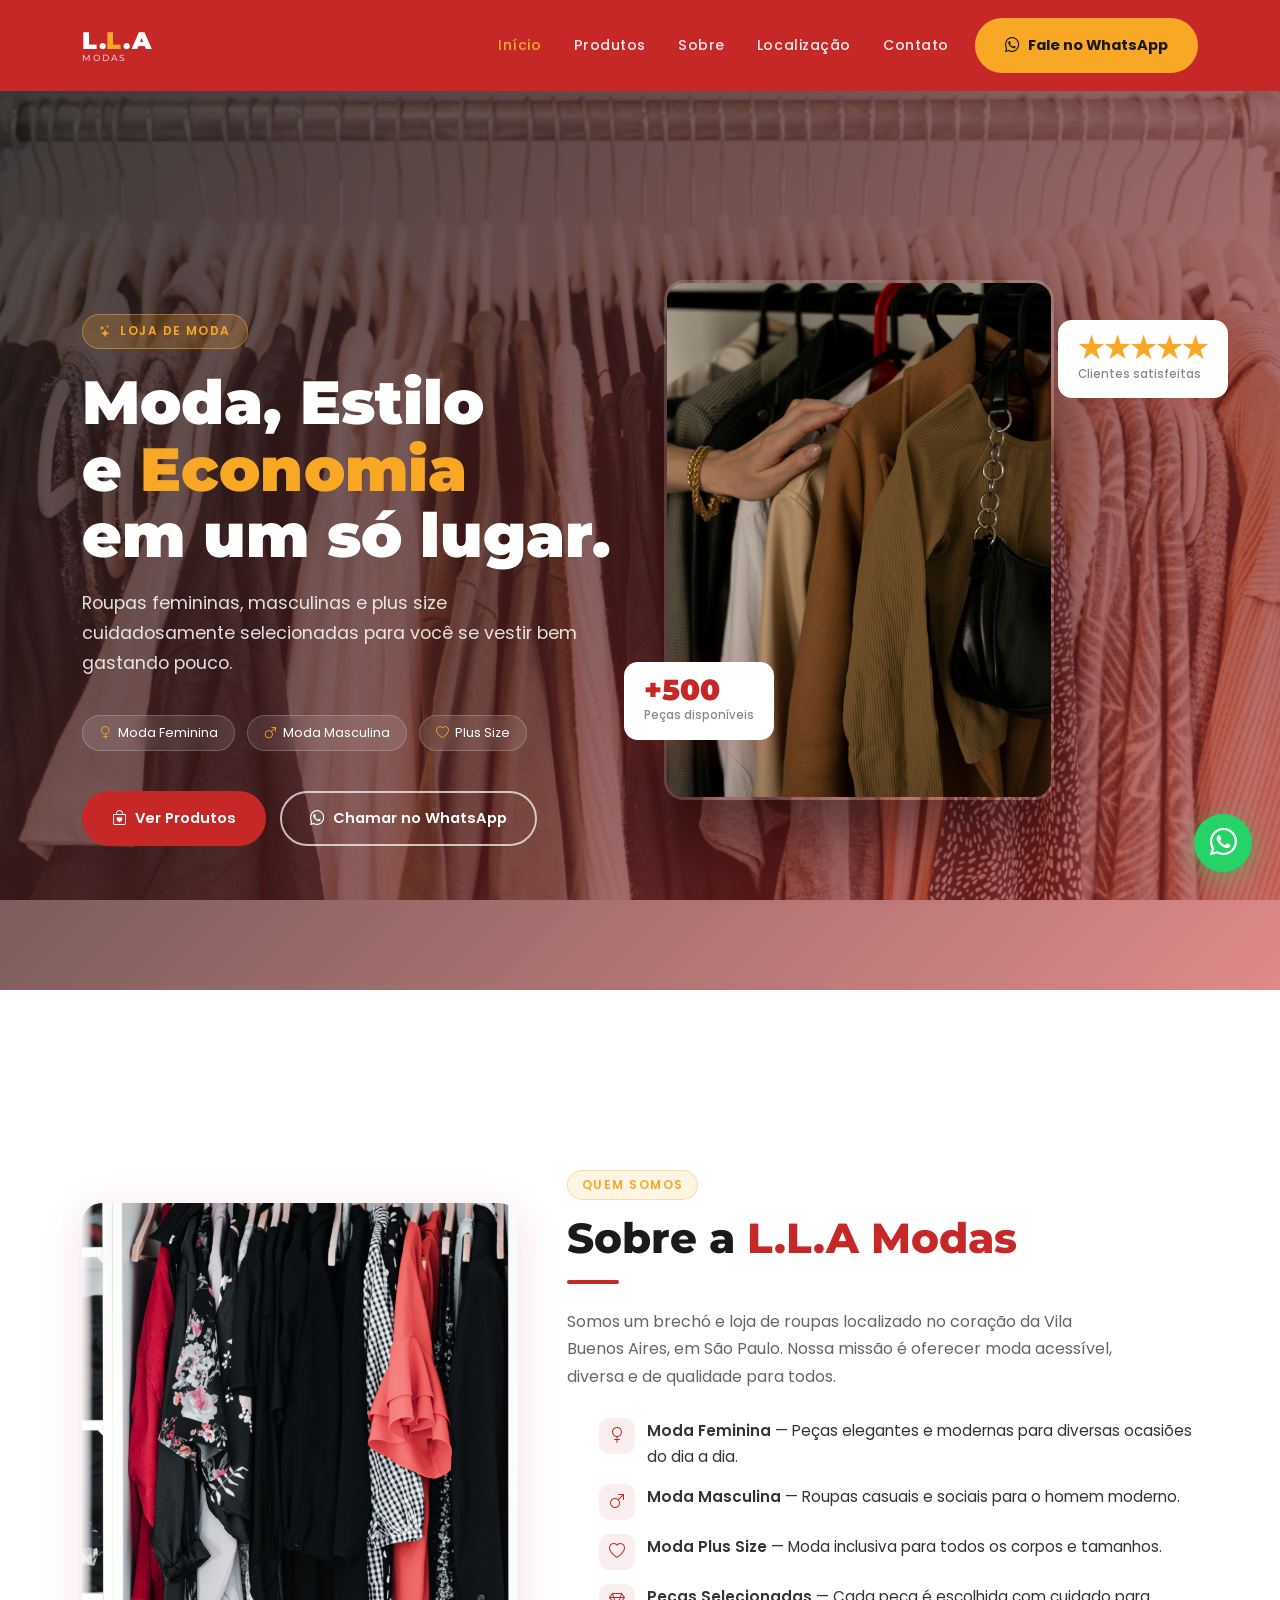
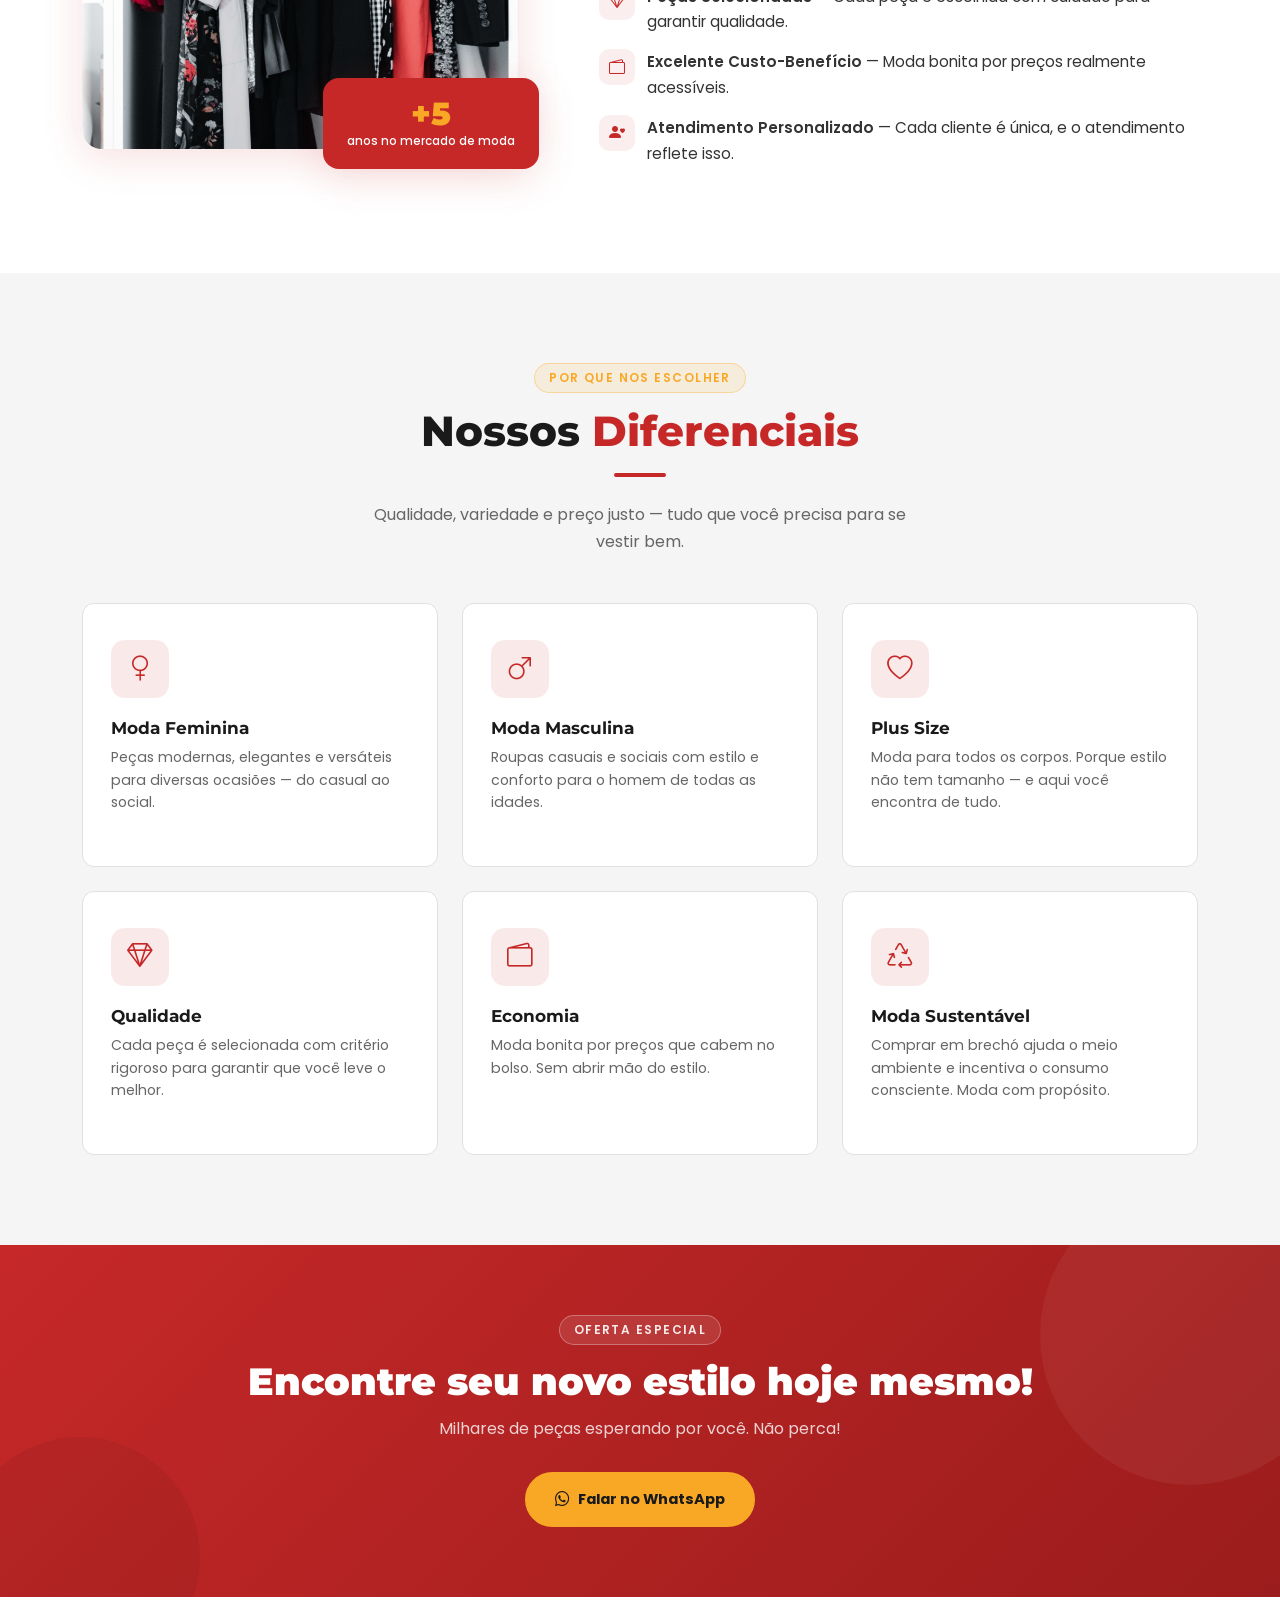
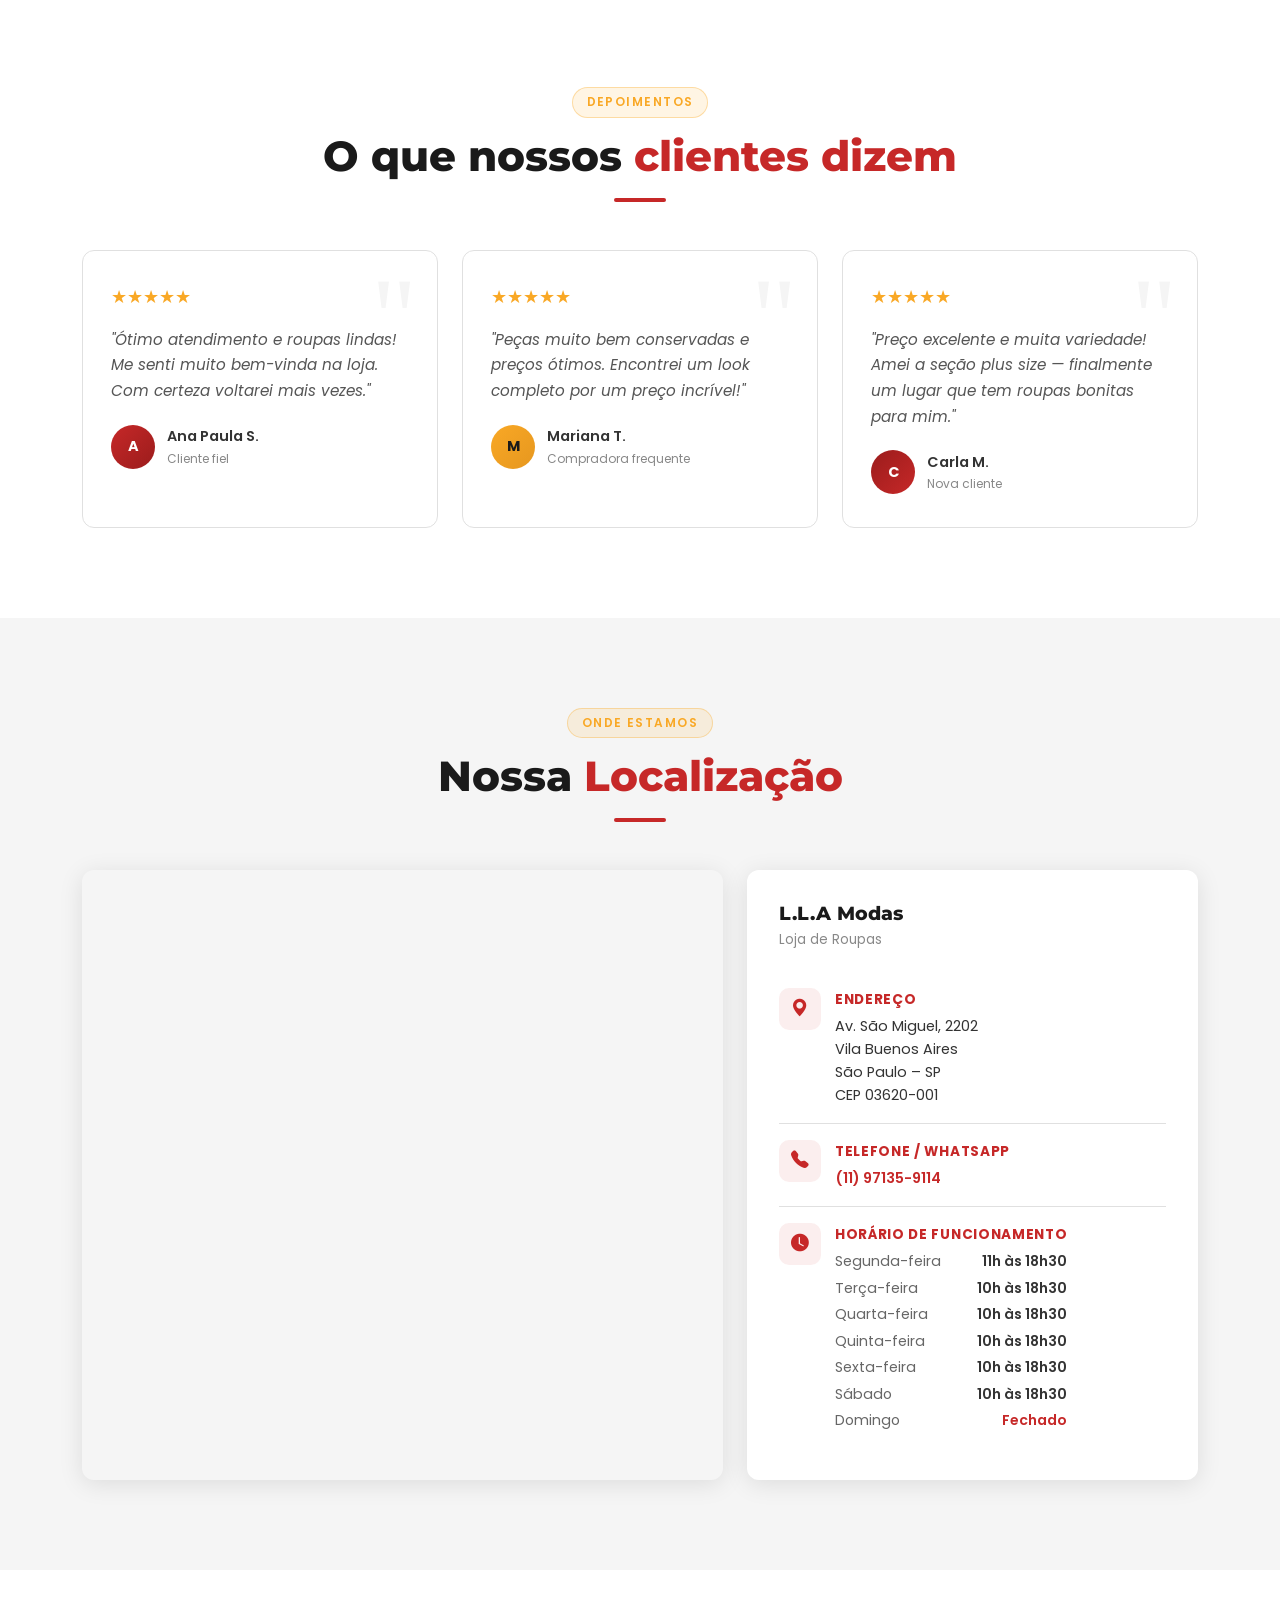
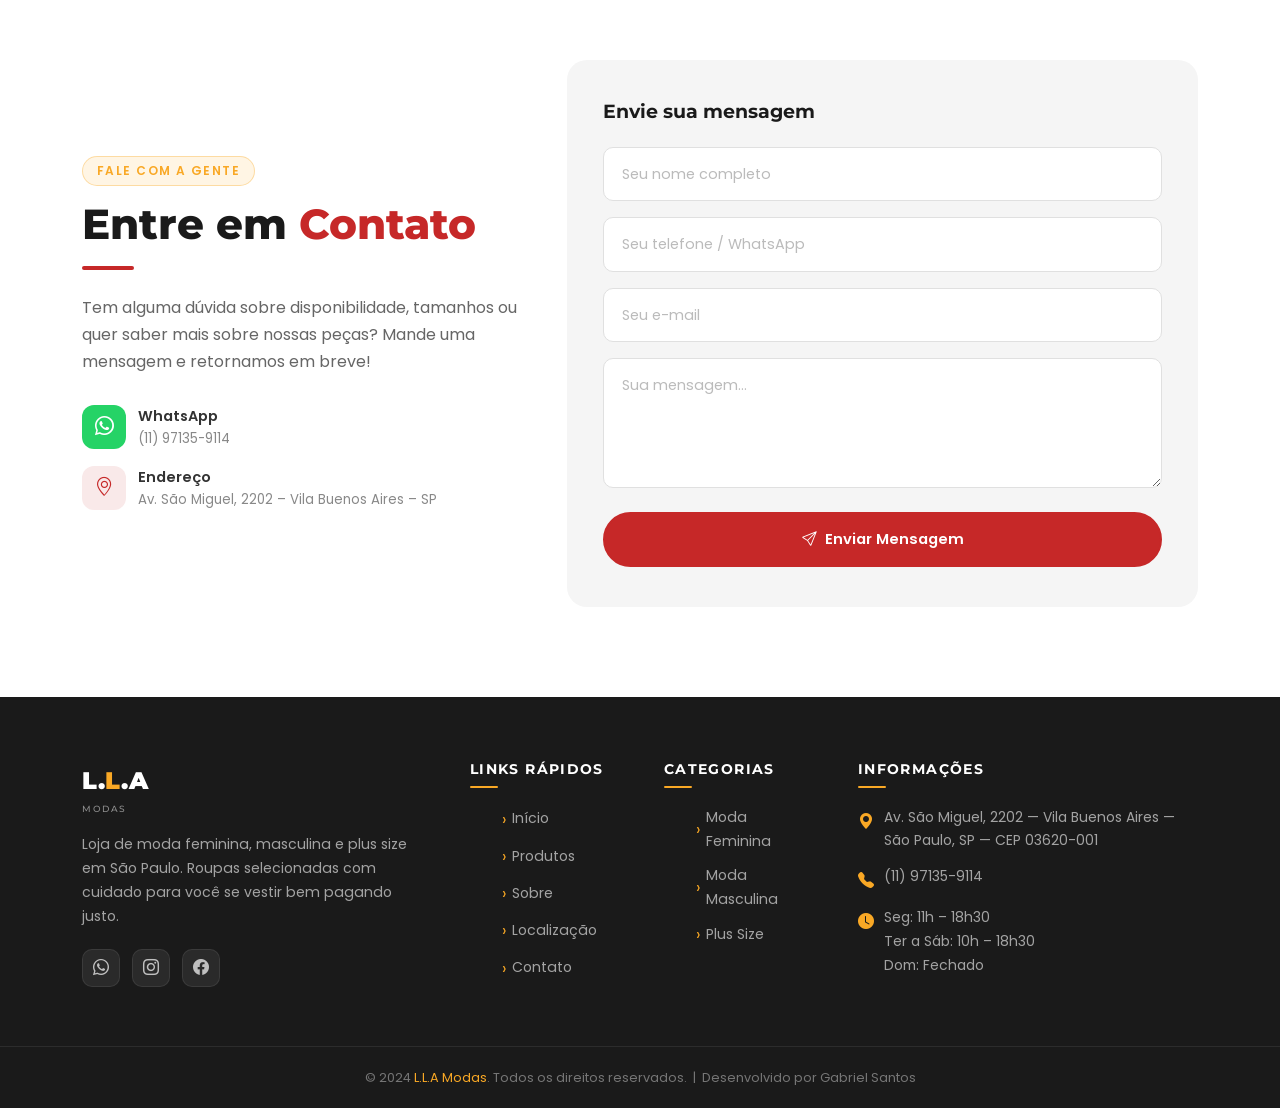
==== index.html @ 9f6b858d "upload pages" ====
<!DOCTYPE html>
<html lang="pt-br">
<head>
  <meta charset="UTF-8">
  <meta name="viewport" content="width=device-width, initial-scale=1.0">
  <title>L.L.A Modas</title>
</head>
<body>
  
</body>
</html>

<!DOCTYPE html>
<html lang="pt-BR">
<head>
  <meta charset="UTF-8" />
  <meta name="viewport" content="width=device-width, initial-scale=1.0" />

  <!-- SEO -->
  <title>L.L.A Modas - Loja de Roupas em São Paulo</title>
  <meta name="description" content="L.L.A Modas: moda feminina, masculina e plus size com excelente custo-benefício em São Paulo. Roupas selecionadas para você se vestir bem gastando pouco." />
  <meta name="keywords" content="brechó São Paulo, loja de roupas SP, moda feminina, moda masculina, plus size, roupas baratas São Paulo, Vila Buenos Aires" />
  <meta name="robots" content="index, follow" />
  <meta name="author" content="L.L.A Modas" />

  <!-- Open Graph -->
  <meta property="og:title" content="L.L.A Modas — Moda, Estilo e Economia" />
  <meta property="og:description" content="Roupas femininas, masculinas e plus size selecionadas com cuidado. Venha nos visitar em São Paulo!" />
  <meta property="og:image" content="img/hero.jpg" />
  <meta property="og:type" content="website" />
  <meta property="og:locale" content="pt_BR" />

  <!-- Favicon -->
  <link rel="icon" type="image/png" href="img/logo.png" />

  <!-- Bootstrap 5 CSS -->
  <link href="https://cdn.jsdelivr.net/npm/bootstrap@5.3.3/dist/css/bootstrap.min.css" rel="stylesheet" />
  <!-- Bootstrap Icons -->
  <link href="https://cdn.jsdelivr.net/npm/bootstrap-icons@1.11.3/font/bootstrap-icons.min.css" rel="stylesheet" />
  <!-- AOS -->
  <link href="https://unpkg.com/aos@2.3.4/dist/aos.css" rel="stylesheet" />
  <!-- Estilo personalizado -->
  <link rel="stylesheet" href="css/style.css" />
</head>
<body>

  <!-- ============================================================
       NAVBAR
  ============================================================ -->
  <nav class="navbar navbar-expand-lg" id="navbar">
    <div class="container">
      <!-- Logo -->
      <a class="navbar-brand" href="index.html">
        L.<span>L</span>.A<br>
        <small>MODAS</small>
      </a>

      <!-- Toggler mobile -->
      <button class="navbar-toggler" type="button"
              data-bs-toggle="collapse" data-bs-target="#navMenu"
              aria-controls="navMenu" aria-expanded="false"
              aria-label="Abrir menu">
        <span class="navbar-toggler-icon"></span>
      </button>

      <!-- Links -->
      <div class="collapse navbar-collapse" id="navMenu">
        <ul class="navbar-nav ms-auto align-items-lg-center gap-lg-1 py-3 py-lg-0">
          <li class="nav-item"><a class="nav-link active" href="#inicio">Início</a></li>
          <li class="nav-item"><a class="nav-link" href="produtos.html">Produtos</a></li>
          <li class="nav-item"><a class="nav-link" href="#sobre">Sobre</a></li>
          <li class="nav-item"><a class="nav-link" href="#localizacao">Localização</a></li>
          <li class="nav-item"><a class="nav-link" href="#contato">Contato</a></li>
          <li class="nav-item ms-lg-2 mt-2 mt-lg-0">
            <a class="btn-yellow" href="https://wa.me/5511971359114?text=Ol%C3%A1!%20Gostaria%20de%20conhecer%20as%20roupas%20da%20L.L.A%20Modas." target="_blank" rel="noopener">
              <i class="bi bi-whatsapp"></i> Fale no WhatsApp
            </a>
          </li>
        </ul>
      </div>
    </div>
  </nav>

  <!-- ============================================================
       HERO
  ============================================================ -->
  <section id="inicio">
    <div id="hero">
      <div class="hero-overlay"></div>
      <div class="container">
        <div class="row align-items-center g-5">

          <!-- Conteúdo principal -->
          <div class="col-lg-6 hero-content" data-aos="fade-right">
            <div class="hero-tag">
              <i class="bi bi-stars"></i>Loja de Moda
            </div>

            <h1 class="hero-title">
              Moda, Estilo<br>
              e <span class="accent">Economia</span><br>
              em um só lugar.
            </h1>

            <p class="hero-desc">
              Roupas femininas, masculinas e plus size cuidadosamente selecionadas para você se vestir bem gastando pouco.
            </p>

            <!-- Badges de categoria -->
            <div class="hero-badges">
              <span class="hero-badge"><i class="bi bi-gender-female text-yellow"></i> Moda Feminina</span>
              <span class="hero-badge"><i class="bi bi-gender-male text-yellow"></i> Moda Masculina</span>
              <span class="hero-badge"><i class="bi bi-heart text-yellow"></i> Plus Size</span>
            </div>

            <!-- Botões de ação -->
            <div class="hero-actions">
              <a href="produtos.html" class="btn-red">
                <i class="bi bi-bag-heart"></i> Ver Produtos
              </a>
              <a href="https://wa.me/5511971359114?text=Ol%C3%A1!%20Gostaria%20de%20conhecer%20as%20roupas%20da%20L.L.A%20Modas." target="_blank" rel="noopener" class="btn-outline-white">
                <i class="bi bi-whatsapp"></i> Chamar no WhatsApp
              </a>
            </div>
          </div>

          <!-- Card visual de imagem -->
          <div class="col-lg-6 d-none d-lg-block" data-aos="fade-left" data-aos-delay="150">
            <div class="hero-image-wrap">
              <div class="hero-img-card">
                <img src="img/herosub.jpg" alt="Roupas L.L.A Modas" loading="eager" />
              </div>

              <!-- Estatísticas flutuantes -->
              <div class="hero-stat-card left" data-aos="zoom-in" data-aos-delay="400">
                <div class="number">+500</div>
                <div class="label">Peças disponíveis</div>
              </div>
              <div class="hero-stat-card top-right" data-aos="zoom-in" data-aos-delay="500">
                <div class="number" style="color:var(--yellow)">★★★★★</div>
                <div class="label">Clientes satisfeitas</div>
              </div>
            </div>
          </div>

        </div>
      </div>
    </div>
  </section>

  <!-- 
       SOBRE
-->
  <section id="sobre">
    <div class="container">
      <div class="row align-items-center g-5">

        <!-- Imagem -->
        <div class="col-lg-5" data-aos="fade-right">
          <div class="sobre-img-wrap">
            <div class="sobre-img-main">
              <img data-src="img/sobre.jpg" src="img/sobre.jpg" alt="Araras da L.L.A Modas" loading="lazy" />
            </div>
            <div class="sobre-badge-float" data-aos="zoom-in" data-aos-delay="300">
              <div class="num">+5</div>
              <div class="txt">anos no mercado de moda</div>
            </div>
          </div>
        </div>

        <!-- Texto -->
        <div class="col-lg-7" data-aos="fade-left">
          <span class="section-tag">Quem somos</span>
          <h2 class="section-title">Sobre a <span class="text-red">L.L.A Modas</span></h2>
          <div class="divider"></div>
          <p class="section-subtitle mb-4">
            Somos um brechó e loja de roupas localizado no coração da Vila Buenos Aires, em São Paulo. Nossa missão é oferecer moda acessível, diversa e de qualidade para todos.
          </p>

          <ul class="sobre-feature-list">
            <li>
              <div class="icon-wrap"><i class="bi bi-gender-female"></i></div>
              <div><strong>Moda Feminina</strong> — Peças elegantes e modernas para diversas ocasiões do dia a dia.</div>
            </li>
            <li>
              <div class="icon-wrap"><i class="bi bi-gender-male"></i></div>
              <div><strong>Moda Masculina</strong> — Roupas casuais e sociais para o homem moderno.</div>
            </li>
            <li>
              <div class="icon-wrap"><i class="bi bi-heart"></i></div>
              <div><strong>Moda Plus Size</strong> — Moda inclusiva para todos os corpos e tamanhos.</div>
            </li>
            <li>
              <div class="icon-wrap"><i class="bi bi-gem"></i></div>
              <div><strong>Peças Selecionadas</strong> — Cada peça é escolhida com cuidado para garantir qualidade.</div>
            </li>
            <li>
              <div class="icon-wrap"><i class="bi bi-wallet2"></i></div>
              <div><strong>Excelente Custo-Benefício</strong> — Moda bonita por preços realmente acessíveis.</div>
            </li>
            <li>
              <div class="icon-wrap"><i class="bi bi-person-heart"></i></div>
              <div><strong>Atendimento Personalizado</strong> — Cada cliente é única, e o atendimento reflete isso.</div>
            </li>
          </ul>
        </div>

      </div>
    </div>
  </section>

  <!-- ============================================================
       DIFERENCIAIS
  ============================================================ -->
  <section id="diferenciais">
    <div class="container">
      <div class="text-center mb-5" data-aos="fade-up">
        <span class="section-tag">Por que nos escolher</span>
        <h2 class="section-title">Nossos <span class="text-red">Diferenciais</span></h2>
        <div class="divider mx-auto"></div>
        <p class="section-subtitle mx-auto">Qualidade, variedade e preço justo — tudo que você precisa para se vestir bem.</p>
      </div>

      <div class="row g-4">

        <div class="col-sm-6 col-lg-4" data-aos="fade-up" data-aos-delay="0">
          <div class="diferencial-card">
            <div class="icon-box"><i class="bi bi-gender-female"></i></div>
            <h4>Moda Feminina</h4>
            <p>Peças modernas, elegantes e versáteis para diversas ocasiões — do casual ao social.</p>
          </div>
        </div>

        <div class="col-sm-6 col-lg-4" data-aos="fade-up" data-aos-delay="80">
          <div class="diferencial-card">
            <div class="icon-box"><i class="bi bi-gender-male"></i></div>
            <h4>Moda Masculina</h4>
            <p>Roupas casuais e sociais com estilo e conforto para o homem de todas as idades.</p>
          </div>
        </div>

        <div class="col-sm-6 col-lg-4" data-aos="fade-up" data-aos-delay="160">
          <div class="diferencial-card">
            <div class="icon-box"><i class="bi bi-heart"></i></div>
            <h4>Plus Size</h4>
            <p>Moda para todos os corpos. Porque estilo não tem tamanho — e aqui você encontra de tudo.</p>
          </div>
        </div>

        <div class="col-sm-6 col-lg-4" data-aos="fade-up" data-aos-delay="240">
          <div class="diferencial-card">
            <div class="icon-box"><i class="bi bi-gem"></i></div>
            <h4>Qualidade</h4>
            <p>Cada peça é selecionada com critério rigoroso para garantir que você leve o melhor.</p>
          </div>
        </div>

        <div class="col-sm-6 col-lg-4" data-aos="fade-up" data-aos-delay="320">
          <div class="diferencial-card">
            <div class="icon-box"><i class="bi bi-wallet2"></i></div>
            <h4>Economia</h4>
            <p>Moda bonita por preços que cabem no bolso. Sem abrir mão do estilo.</p>
          </div>
        </div>

        <div class="col-sm-6 col-lg-4" data-aos="fade-up" data-aos-delay="400">
          <div class="diferencial-card">
            <div class="icon-box"><i class="bi bi-recycle"></i></div>
            <h4>Moda Sustentável</h4>
            <p>Comprar em brechó ajuda o meio ambiente e incentiva o consumo consciente. Moda com propósito.</p>
          </div>
        </div>

      </div>
    </div>
  </section>

  <!-- ============================================================
       BANNER PROMOCIONAL
  ============================================================ -->
  <section id="banner-promo">
    <div class="container text-center position-relative" style="z-index:2" data-aos="zoom-in">
      <p class="section-tag" style="background:rgba(255,255,255,.1);border-color:rgba(255,255,255,.3);color:rgba(255,255,255,.9)">
        Oferta especial
      </p>
      <h2 class="banner-promo-title">Encontre seu novo estilo hoje mesmo!</h2>
      <p class="banner-promo-sub">Milhares de peças esperando por você. Não perca!</p>
      <a href="https://wa.me/5511971359114?text=Ol%C3%A1!%20Vi%20o%20site%20e%20quero%20saber%20sobre%20as%20pe%C3%A7as%20dispon%C3%ADveis." target="_blank" rel="noopener" class="btn-yellow">
        <i class="bi bi-whatsapp"></i> Falar no WhatsApp
      </a>
    </div>
  </section>

  <!-- ============================================================
       AVALIAÇÕES
  ============================================================ -->
  <section id="avaliacoes">
    <div class="container">
      <div class="text-center mb-5" data-aos="fade-up">
        <span class="section-tag">Depoimentos</span>
        <h2 class="section-title">O que nossos <span class="text-red">clientes dizem</span></h2>
        <div class="divider mx-auto"></div>
      </div>

      <div class="row g-4">

        <div class="col-md-4" data-aos="fade-up" data-aos-delay="0">
          <div class="avaliacao-card">
            <div class="stars">★★★★★</div>
            <p class="avaliacao-text">"Ótimo atendimento e roupas lindas! Me senti muito bem-vinda na loja. Com certeza voltarei mais vezes."</p>
            <div class="avaliacao-author">
              <div class="author-avatar">A</div>
              <div>
                <div class="author-name">Ana Paula S.</div>
                <div class="author-label">Cliente fiel</div>
              </div>
            </div>
          </div>
        </div>

        <div class="col-md-4" data-aos="fade-up" data-aos-delay="100">
          <div class="avaliacao-card">
            <div class="stars">★★★★★</div>
            <p class="avaliacao-text">"Peças muito bem conservadas e preços ótimos. Encontrei um look completo por um preço incrível!"</p>
            <div class="avaliacao-author">
              <div class="author-avatar" style="background:linear-gradient(135deg,#F9A825,#e6971f);color:#1A1A1A">M</div>
              <div>
                <div class="author-name">Mariana T.</div>
                <div class="author-label">Compradora frequente</div>
              </div>
            </div>
          </div>
        </div>

        <div class="col-md-4" data-aos="fade-up" data-aos-delay="200">
          <div class="avaliacao-card">
            <div class="stars">★★★★★</div>
            <p class="avaliacao-text">"Preço excelente e muita variedade! Amei a seção plus size — finalmente um lugar que tem roupas bonitas para mim."</p>
            <div class="avaliacao-author">
              <div class="author-avatar" style="background:linear-gradient(135deg,#9b1c1c,#C62828)">C</div>
              <div>
                <div class="author-name">Carla M.</div>
                <div class="author-label">Nova cliente</div>
              </div>
            </div>
          </div>
        </div>

      </div>
    </div>
  </section>

  <!-- ============================================================
       LOCALIZAÇÃO
  ============================================================ -->
  <section id="localizacao">
    <div class="container">
      <div class="text-center mb-5" data-aos="fade-up">
        <span class="section-tag">Onde estamos</span>
        <h2 class="section-title">Nossa <span class="text-red">Localização</span></h2>
        <div class="divider mx-auto"></div>
      </div>

      <div class="row g-4 align-items-stretch">

        <!-- Mapa -->
        <div class="col-lg-7" data-aos="fade-right">
          <div class="map-container">
            <iframe
              src="https://www.google.com/maps/embed?pb=!1m18!1m12!1m3!1d3655.8499843993985!2d-46.53044242478856!3d-23.544319661007055!2m3!1f0!2f0!3f0!3m2!1i1024!2i768!4f13.1!3m3!1m2!1s0x94ce5f69f9fb5ddf%3A0x5d9fc2f9b7e7aa59!2sAv.%20S%C3%A3o%20Miguel%2C%202202%20-%20Vila%20Buenos%20Aires%2C%20S%C3%A3o%20Paulo%20-%20SP%2C%2003620-001!5e0!3m2!1spt-BR!2sbr!4v1700000000000"
              allowfullscreen=""
              loading="lazy"
              referrerpolicy="no-referrer-when-downgrade"
              title="Localização da L.L.A Modas">
            </iframe>
          </div>
        </div>

        <!-- Informações -->
        <div class="col-lg-5" data-aos="fade-left">
          <div class="info-card">
            <h3 style="font-size:1.2rem;font-weight:800;margin-bottom:4px">L.L.A Modas</h3>
            <p style="font-size:.83rem;color:#888;margin-bottom:20px">Loja de Roupas</p>

            <div class="info-item">
              <div class="info-icon"><i class="bi bi-geo-alt-fill"></i></div>
              <div>
                <div class="info-label">Endereço</div>
                <div class="info-text">Av. São Miguel, 2202<br>Vila Buenos Aires<br>São Paulo – SP<br>CEP 03620-001</div>
              </div>
            </div>

            <div class="info-item">
              <div class="info-icon"><i class="bi bi-telephone-fill"></i></div>
              <div>
                <div class="info-label">Telefone / WhatsApp</div>
                <div class="info-text">
                  <a href="https://wa.me/5511971359114" target="_blank" rel="noopener" style="color:var(--red);font-weight:600">
                    (11) 97135-9114
                  </a>
                </div>
              </div>
            </div>

            <div class="info-item">
              <div class="info-icon"><i class="bi bi-clock-fill"></i></div>
              <div>
                <div class="info-label">Horário de Funcionamento</div>
                <div class="info-text">
                  <div class="horario-grid">
                    <div class="horario-row"><span class="dia">Segunda-feira</span><span class="hora">11h às 18h30</span></div>
                    <div class="horario-row"><span class="dia">Terça-feira</span><span class="hora">10h às 18h30</span></div>
                    <div class="horario-row"><span class="dia">Quarta-feira</span><span class="hora">10h às 18h30</span></div>
                    <div class="horario-row"><span class="dia">Quinta-feira</span><span class="hora">10h às 18h30</span></div>
                    <div class="horario-row"><span class="dia">Sexta-feira</span><span class="hora">10h às 18h30</span></div>
                    <div class="horario-row"><span class="dia">Sábado</span><span class="hora">10h às 18h30</span></div>
                    <div class="horario-row"><span class="dia">Domingo</span><span class="fechado">Fechado</span></div>
                  </div>
                </div>
              </div>
            </div>

          </div>
        </div>

      </div>
    </div>
  </section>

  <!-- ============================================================
       CONTATO
  ============================================================ -->
  <section id="contato">
    <div class="container">
      <div class="row align-items-center g-5">

        <!-- Texto lateral -->
        <div class="col-lg-5" data-aos="fade-right">
          <span class="section-tag">Fale com a gente</span>
          <h2 class="section-title">Entre em <span class="text-red">Contato</span></h2>
          <div class="divider"></div>
          <p style="color:#666;margin-bottom:28px">
            Tem alguma dúvida sobre disponibilidade, tamanhos ou quer saber mais sobre nossas peças? Mande uma mensagem e retornamos em breve!
          </p>

          <div style="display:flex;flex-direction:column;gap:14px">
            <a href="https://wa.me/5511971359114" target="_blank" rel="noopener"
               style="display:flex;align-items:center;gap:12px;text-decoration:none;color:var(--text)">
              <div style="width:44px;height:44px;background:#25D366;border-radius:12px;display:flex;align-items:center;justify-content:center;color:#fff;font-size:1.2rem;flex-shrink:0">
                <i class="bi bi-whatsapp"></i>
              </div>
              <div>
                <div style="font-weight:600;font-size:.9rem">WhatsApp</div>
                <div style="font-size:.83rem;color:#888">(11) 97135-9114</div>
              </div>
            </a>
            <div style="display:flex;align-items:center;gap:12px">
              <div style="width:44px;height:44px;background:rgba(198,40,40,.1);border-radius:12px;display:flex;align-items:center;justify-content:center;color:var(--red);font-size:1.2rem;flex-shrink:0">
                <i class="bi bi-geo-alt"></i>
              </div>
              <div>
                <div style="font-weight:600;font-size:.9rem">Endereço</div>
                <div style="font-size:.83rem;color:#888">Av. São Miguel, 2202 – Vila Buenos Aires – SP</div>
              </div>
            </div>
          </div>
        </div>

        <!-- Formulário -->
        <div class="col-lg-7" data-aos="fade-left">
          <div style="background:var(--gray);border-radius:20px;padding:40px 36px">
            <h3 style="font-size:1.2rem;font-weight:700;margin-bottom:24px">Envie sua mensagem</h3>
            <form id="contact-form" novalidate>
              <input type="text" name="name" class="form-control-lla" placeholder="Seu nome completo" required />
              <input type="tel" name="phone" class="form-control-lla" placeholder="Seu telefone / WhatsApp" />
              <input type="email" name="email" class="form-control-lla" placeholder="Seu e-mail" required />
              <textarea name="message" class="form-control-lla" placeholder="Sua mensagem…" required></textarea>

              <button type="submit" class="btn-red w-100" style="justify-content:center">
                <i class="bi bi-send"></i> Enviar Mensagem
              </button>
            </form>

            <!-- Mensagem de sucesso -->
            <div id="form-success" class="success-message">
              <i class="bi bi-check-circle-fill" style="font-size:1.3rem;color:#2e7d32"></i>
              Mensagem enviada com sucesso! Retornaremos em breve.
            </div>
          </div>
        </div>

      </div>
    </div>
  </section>

  <!-- ============================================================
       FOOTER
  ============================================================ -->
  <footer id="footer">
    <div class="container">
      <div class="row g-5">

        <!-- Coluna 1: Marca -->
        <div class="col-lg-4">
          <div class="footer-brand">L.<span>L</span>.A<br><small>MODAS</small></div>
          <p class="footer-desc mt-3">
            Loja de moda feminina, masculina e plus size em São Paulo. Roupas selecionadas com cuidado para você se vestir bem pagando justo.
          </p>
          <div class="footer-social">
            <a href="https://wa.me/5511971359114" target="_blank" rel="noopener" aria-label="WhatsApp"><i class="bi bi-whatsapp"></i></a>
            <a href="#" aria-label="Instagram"><i class="bi bi-instagram"></i></a>
            <a href="#" aria-label="Facebook"><i class="bi bi-facebook"></i></a>
          </div>
        </div>

        <!-- Coluna 2: Links rápidos -->
        <div class="col-sm-6 col-lg-2">
          <h5 class="footer-heading">Links Rápidos</h5>
          <ul class="footer-links">
            <li><a href="#inicio">Início</a></li>
            <li><a href="produtos.html">Produtos</a></li>
            <li><a href="#sobre">Sobre</a></li>
            <li><a href="#localizacao">Localização</a></li>
            <li><a href="#contato">Contato</a></li>
          </ul>
        </div>

        <!-- Coluna 3: Categorias -->
        <div class="col-sm-6 col-lg-2">
          <h5 class="footer-heading">Categorias</h5>
          <ul class="footer-links">
            <li><a href="produtos.html#feminino">Moda Feminina</a></li>
            <li><a href="produtos.html#masculino">Moda Masculina</a></li>
            <li><a href="produtos.html#plus">Plus Size</a></li>
          </ul>
        </div>

        <!-- Coluna 4: Informações -->
        <div class="col-lg-4">
          <h5 class="footer-heading">Informações</h5>
          <div class="footer-info-item">
            <i class="bi bi-geo-alt-fill"></i>
            <span>Av. São Miguel, 2202 — Vila Buenos Aires — São Paulo, SP — CEP 03620-001</span>
          </div>
          <div class="footer-info-item">
            <i class="bi bi-telephone-fill"></i>
            <span><a href="https://wa.me/5511971359114" target="_blank" rel="noopener" style="color:rgba(255,255,255,.6)">(11) 97135-9114</a></span>
          </div>
          <div class="footer-info-item">
            <i class="bi bi-clock-fill"></i>
            <div>
              <div>Seg: 11h – 18h30</div>
              <div>Ter a Sáb: 10h – 18h30</div>
              <div>Dom: Fechado</div>
            </div>
          </div>
        </div>

      </div>
    </div>

    <div class="footer-bottom">
      <div class="container">
        © 2024 <span>L.L.A Modas</span>. Todos os direitos reservados.
        &nbsp;|&nbsp; Desenvolvido por Gabriel Santos
      </div>
    </div>
  </footer>

  <!-- ============================================================
       WhatsApp FLUTUANTE
  ============================================================ -->
  <div id="whatsapp-float">
    <a href="https://wa.me/5511971359114?text=Ol%C3%A1!%20Gostaria%20de%20conhecer%20as%20roupas%20da%20L.L.A%20Modas."
       target="_blank" rel="noopener" aria-label="Chamar no WhatsApp">
      <i class="bi bi-whatsapp"></i>
    </a>
  </div>

  <!-- Botão Voltar ao Topo -->
  <button id="back-to-top" aria-label="Voltar ao topo">
    <i class="bi bi-arrow-up"></i>
  </button>

  <!-- ============================================================
       SCRIPTS
  ============================================================ -->
  <script src="https://cdn.jsdelivr.net/npm/bootstrap@5.3.3/dist/js/bootstrap.bundle.min.js"></script>
  <script src="https://unpkg.com/aos@2.3.4/dist/aos.js"></script>
  <script src="js/script.js"></script>
</body>
</html>
---- css/style.css ----
/* 
   L.L.A MODAS — style.css
   Paleta: Vermelho #C62828 | Amarelo #F9A825 | Preto #1A1A1A
   Fontes: Poppins (corpo) + Montserrat (display)
 */

/* ---------- Google Fonts */
@import url('https://fonts.googleapis.com/css2?family=Montserrat:wght@700;800;900&family=Poppins:wght@300;400;500;600&display=swap');

/* ---------- Variáveis CSS ---------- */
:root {
  --red:    #C62828;
  --red-dk: #9b1c1c;
  --yellow: #F9A825;
  --black:  #1A1A1A;
  --white:  #FFFFFF;
  --gray:   #F5F5F5;
  --gray-md:#e0e0e0;
  --text:   #333333;
  --font-display: 'Montserrat', sans-serif;
  --font-body:    'Poppins', sans-serif;
  --transition: 0.35s cubic-bezier(.4,0,.2,1);
  --shadow: 0 4px 24px rgba(0,0,0,.10);
  --shadow-lg: 0 8px 40px rgba(198,40,40,.15);
  --radius: 12px;
}

*, *::before, *::after { box-sizing: border-box; margin: 0; padding: 0; }

html { scroll-behavior: smooth; }

body {
  font-family: var(--font-body);
  color: var(--text);
  background: var(--white);
  overflow-x: hidden;
  line-height: 1.7;
}

h1, h2, h3, h4, h5, h6 {
  font-family: var(--font-display);
  color: var(--black);
  line-height: 1.2;
}

a { text-decoration: none; color: inherit; }

img { max-width: 100%; display: block; }

section { padding: 90px 0; }

/* textos */
.text-red    { color: var(--red) !important; }
.text-yellow { color: var(--yellow) !important; }
.bg-red      { background-color: var(--red) !important; }
.bg-gray     { background-color: var(--gray) !important; }

.section-tag {
  display: inline-block;
  font-family: var(--font-body);
  font-size: .75rem;
  font-weight: 600;
  letter-spacing: .12em;
  text-transform: uppercase;
  color: var(--yellow);
  background: rgba(249,168,37,.12);
  border: 1px solid rgba(249,168,37,.35);
  padding: 4px 14px;
  border-radius: 50px;
  margin-bottom: 14px;
}

.section-title {
  font-size: clamp(1.75rem, 3.5vw, 2.6rem);
  font-weight: 800;
  margin-bottom: 16px;
}

.section-subtitle {
  font-size: 1rem;
  color: #666;
  max-width: 560px;
}

.divider {
  width: 52px;
  height: 4px;
  background: var(--red);
  border-radius: 4px;
  margin: 14px 0 24px;
}

/*  Botões  */
.btn-red {
  display: inline-flex;
  align-items: center;
  gap: 8px;
  background: var(--red);
  color: var(--white);
  font-family: var(--font-body);
  font-weight: 600;
  font-size: .92rem;
  padding: 13px 28px;
  border-radius: 50px;
  border: 2px solid var(--red);
  cursor: pointer;
  transition: var(--transition);
  white-space: nowrap;
}
.btn-red:hover {
  background: var(--red-dk);
  border-color: var(--red-dk);
  color: var(--white);
  transform: translateY(-2px);
  box-shadow: 0 8px 24px rgba(198,40,40,.35);
}

.btn-yellow {
  display: inline-flex;
  align-items: center;
  gap: 8px;
  background: var(--yellow);
  color: var(--black);
  font-family: var(--font-body);
  font-weight: 700;
  font-size: .92rem;
  padding: 13px 28px;
  border-radius: 50px;
  border: 2px solid var(--yellow);
  cursor: pointer;
  transition: var(--transition);
  white-space: nowrap;
}
.btn-yellow:hover {
  background: #e6971f;
  border-color: #e6971f;
  color: var(--black);
  transform: translateY(-2px);
  box-shadow: 0 8px 24px rgba(249,168,37,.4);
}

.btn-outline-white {
  display: inline-flex;
  align-items: center;
  gap: 8px;
  background: transparent;
  color: var(--white);
  font-family: var(--font-body);
  font-weight: 600;
  font-size: .92rem;
  padding: 12px 28px;
  border-radius: 50px;
  border: 2px solid rgba(255,255,255,.7);
  cursor: pointer;
  transition: var(--transition);
  white-space: nowrap;
}
.btn-outline-white:hover {
  background: rgba(255,255,255,.12);
  border-color: var(--white);
  color: var(--white);
  transform: translateY(-2px);
}

/*  NAVBAR  */
#navbar {
  position: fixed;
  top: 0; left: 0; right: 0;
  z-index: 1000;
  padding: 18px 0;
  background: var(--red);
  transition: background var(--transition), padding var(--transition), box-shadow var(--transition);
}

#navbar.scrolled {
  background: var(--red);
  padding: 10px 0;
  box-shadow: 0 4px 24px rgba(0,0,0,.2);
}

.navbar-brand {
  font-family: var(--font-display);
  font-size: 1.5rem;
  font-weight: 900;
  color: var(--white) !important;
  letter-spacing: .03em;
  line-height: 1;
}

.navbar-brand span {
  color: var(--yellow);
}

.navbar-brand small {
  display: block;
  font-size: .55rem;
  font-weight: 500;
  letter-spacing: .18em;
  color: rgba(255,255,255,.75);
  margin-top: 1px;
}

.navbar-nav .nav-link {
  color: rgba(255,255,255,.9) !important;
  font-family: var(--font-body);
  font-weight: 500;
  font-size: .88rem;
  letter-spacing: .04em;
  padding: 6px 14px !important;
  border-radius: 4px;
  transition: var(--transition);
}

.navbar-nav .nav-link:hover,
.navbar-nav .nav-link.active {
  color: var(--yellow) !important;
}

.navbar-toggler {
  border: none;
  padding: 4px 8px;
}
.navbar-toggler:focus { box-shadow: none; }
.navbar-toggler-icon {
  background-image: url("data:image/svg+xml,%3csvg xmlns='http://www.w3.org/2000/svg' viewBox='0 0 30 30'%3e%3cpath stroke='rgba%28255,255,255,0.9%29' stroke-width='2' d='M4 7h22M4 15h22M4 23h22'/%3e%3c/svg%3e");
}

/*  HERO  */
#hero {
  min-height: 100vh;
  position: relative;
  display: flex;
  align-items: center;
  background: url('../img/hero.jpg') center center / cover no-repeat fixed;
  overflow: hidden;
}

.hero-overlay {
  position: absolute;
  inset: 0;
  background: linear-gradient(
    135deg,
    rgba(26,26,26,.82) 0%,
    rgba(198,40,40,.55) 100%
  );
}

.hero-content {
  position: relative;
  z-index: 2;
  padding-top: 80px;
}

.hero-tag {
  display: inline-flex;
  align-items: center;
  gap: 8px;
  background: rgba(249,168,37,.18);
  border: 1px solid rgba(249,168,37,.5);
  color: var(--yellow);
  font-size: .75rem;
  font-weight: 600;
  letter-spacing: .12em;
  text-transform: uppercase;
  padding: 6px 16px;
  border-radius: 50px;
  margin-bottom: 20px;
}

.hero-title {
  font-family: var(--font-display);
  font-size: clamp(2.2rem, 5.5vw, 3.8rem);
  font-weight: 900;
  color: var(--white);
  line-height: 1.1;
  margin-bottom: 20px;
}

.hero-title .accent { color: var(--yellow); }

.hero-desc {
  font-size: clamp(.95rem, 1.8vw, 1.1rem);
  color: rgba(255,255,255,.85);
  max-width: 520px;
  margin-bottom: 36px;
}

.hero-badges {
  display: flex;
  flex-wrap: wrap;
  gap: 12px;
  margin-bottom: 40px;
}

.hero-badge {
  display: flex;
  align-items: center;
  gap: 6px;
  background: rgba(255,255,255,.1);
  backdrop-filter: blur(8px);
  border: 1px solid rgba(255,255,255,.2);
  border-radius: 50px;
  padding: 6px 16px;
  font-size: .8rem;
  color: var(--white);
}

.hero-actions {
  display: flex;
  flex-wrap: wrap;
  gap: 14px;
}

.hero-image-wrap {
  position: relative;
  z-index: 2;
}

.hero-img-card {
  border-radius: 20px;
  overflow: hidden;
  box-shadow: 0 32px 64px rgba(0,0,0,.4);
  border: 3px solid rgba(255,255,255,.15);
  aspect-ratio: 3/4;
  max-height: 520px;
}

.hero-img-card img {
  width: 100%;
  height: 100%;
  object-fit: cover;
}

.hero-stat-card {
  position: absolute;
  background: var(--white);
  border-radius: 14px;
  padding: 14px 20px;
  box-shadow: var(--shadow-lg);
  min-width: 140px;
}

.hero-stat-card.left {
  bottom: 60px;
  left: -40px;
}

.hero-stat-card.top-right {
  top: 40px;
  right: -30px;
}

.hero-stat-card .number {
  font-family: var(--font-display);
  font-size: 1.8rem;
  font-weight: 900;
  color: var(--red);
  line-height: 1;
}

.hero-stat-card .label {
  font-size: .72rem;
  color: #888;
  font-weight: 500;
  margin-top: 2px;
}

/* ---------- SOBRE ---------- */
#sobre {
  background: var(--white);
}

.sobre-img-wrap {
  position: relative;
}

.sobre-img-main {
  border-radius: 20px;
  overflow: hidden;
  box-shadow: var(--shadow-lg);
  aspect-ratio: 4/5;
}

.sobre-img-main img {
  width: 100%;
  height: 100%;
  object-fit: cover;
  transition: transform .6s ease;
}

.sobre-img-main:hover img { transform: scale(1.04); }

.sobre-badge-float {
  position: absolute;
  bottom: -20px;
  right: -20px;
  background: var(--red);
  color: var(--white);
  border-radius: 16px;
  padding: 20px 24px;
  box-shadow: var(--shadow-lg);
  text-align: center;
  min-width: 130px;
}

.sobre-badge-float .num {
  font-family: var(--font-display);
  font-size: 2rem;
  font-weight: 900;
  color: var(--yellow);
  line-height: 1;
}

.sobre-badge-float .txt {
  font-size: .72rem;
  font-weight: 500;
  margin-top: 4px;
  line-height: 1.3;
}

.sobre-feature-list {
  list-style: none;
  display: flex;
  flex-direction: column;
  gap: 14px;
  margin-top: 28px;
}

.sobre-feature-list li {
  display: flex;
  align-items: flex-start;
  gap: 12px;
  font-size: .95rem;
}

.sobre-feature-list .icon-wrap {
  flex-shrink: 0;
  width: 36px;
  height: 36px;
  border-radius: 10px;
  background: rgba(198,40,40,.08);
  display: flex;
  align-items: center;
  justify-content: center;
  color: var(--red);
  font-size: 1rem;
}

.sobre-feature-list strong { font-weight: 600; }

/*  DIFERENCIAIS  */
#diferenciais {
  background: var(--gray);
}

.diferencial-card {
  background: var(--white);
  border-radius: var(--radius);
  padding: 36px 28px;
  height: 100%;
  border: 1px solid var(--gray-md);
  transition: var(--transition);
  cursor: default;
  position: relative;
  overflow: hidden;
}

.diferencial-card::before {
  content: '';
  position: absolute;
  inset: 0;
  background: linear-gradient(135deg, var(--red) 0%, var(--red-dk) 100%);
  opacity: 0;
  transition: var(--transition);
  z-index: 0;
}

.diferencial-card:hover {
  transform: translateY(-8px);
  box-shadow: var(--shadow-lg);
  border-color: transparent;
}

.diferencial-card:hover::before { opacity: 1; }

.diferencial-card > * { position: relative; z-index: 1; }

.diferencial-card .icon-box {
  width: 58px;
  height: 58px;
  border-radius: 14px;
  background: rgba(198,40,40,.1);
  color: var(--red);
  display: flex;
  align-items: center;
  justify-content: center;
  font-size: 1.6rem;
  margin-bottom: 20px;
  transition: var(--transition);
}

.diferencial-card:hover .icon-box {
  background: rgba(249,168,37,.2);
  color: var(--yellow);
}

.diferencial-card h4 {
  font-size: 1.05rem;
  font-weight: 700;
  margin-bottom: 8px;
  transition: color var(--transition);
}

.diferencial-card p {
  font-size: .88rem;
  color: #666;
  transition: color var(--transition);
  line-height: 1.6;
}

.diferencial-card:hover h4,
.diferencial-card:hover p { color: var(--white); }

/*  BANNER PROMO  */
#banner-promo {
  background: linear-gradient(135deg, var(--red) 0%, var(--red-dk) 100%);
  padding: 70px 0;
  text-align: center;
  position: relative;
  overflow: hidden;
}

#banner-promo::before {
  content: '';
  position: absolute;
  top: -60px; right: -60px;
  width: 300px; height: 300px;
  border-radius: 50%;
  background: rgba(255,255,255,.05);
}

#banner-promo::after {
  content: '';
  position: absolute;
  bottom: -80px; left: -40px;
  width: 240px; height: 240px;
  border-radius: 50%;
  background: rgba(0,0,0,.06);
}

.banner-promo-title {
  font-size: clamp(1.6rem, 3.5vw, 2.4rem);
  font-weight: 900;
  color: var(--white);
  margin-bottom: 10px;
}

.banner-promo-sub {
  color: rgba(255,255,255,.8);
  font-size: 1rem;
  margin-bottom: 30px;
}

/*  AVALIAÇÕES  */
#avaliacoes {
  background: var(--white);
}

.avaliacao-card {
  background: var(--white);
  border: 1px solid var(--gray-md);
  border-radius: var(--radius);
  padding: 32px 28px;
  height: 100%;
  position: relative;
  transition: var(--transition);
  overflow: hidden;
}

.avaliacao-card::after {
  content: '"';
  position: absolute;
  top: 10px; right: 20px;
  font-family: Georgia, serif;
  font-size: 7rem;
  color: var(--gray);
  line-height: 1;
  z-index: 0;
}

.avaliacao-card:hover {
  transform: translateY(-6px);
  box-shadow: var(--shadow-lg);
  border-color: var(--red);
}

.stars {
  color: var(--yellow);
  font-size: 1.1rem;
  margin-bottom: 14px;
}

.avaliacao-text {
  font-size: .95rem;
  color: #555;
  font-style: italic;
  margin-bottom: 20px;
  position: relative;
  z-index: 1;
}

.avaliacao-author {
  display: flex;
  align-items: center;
  gap: 12px;
}

.author-avatar {
  width: 44px;
  height: 44px;
  border-radius: 50%;
  background: linear-gradient(135deg, var(--red), var(--red-dk));
  display: flex;
  align-items: center;
  justify-content: center;
  color: var(--white);
  font-weight: 700;
  font-size: .9rem;
  flex-shrink: 0;
}

.author-name { font-weight: 600; font-size: .9rem; }
.author-label { font-size: .75rem; color: #888; }

/*  LOCALIZAÇÃO  */
#localizacao {
  background: var(--gray);
}

.map-container {
  border-radius: var(--radius);
  overflow: hidden;
  box-shadow: var(--shadow);
  height: 100%;
  min-height: 380px;
}

.map-container iframe {
  width: 100%;
  height: 100%;
  border: none;
  min-height: 380px;
}

.info-card {
  background: var(--white);
  border-radius: var(--radius);
  padding: 32px;
  height: 100%;
  box-shadow: var(--shadow);
}

.info-item {
  display: flex;
  gap: 14px;
  padding: 16px 0;
  border-bottom: 1px solid var(--gray-md);
}

.info-item:last-child { border-bottom: none; }

.info-icon {
  width: 42px;
  height: 42px;
  background: rgba(198,40,40,.08);
  color: var(--red);
  border-radius: 10px;
  display: flex;
  align-items: center;
  justify-content: center;
  font-size: 1.1rem;
  flex-shrink: 0;
}

.info-label {
  font-weight: 700;
  font-size: .85rem;
  color: var(--red);
  text-transform: uppercase;
  letter-spacing: .05em;
  margin-bottom: 4px;
}

.info-text {
  font-size: .9rem;
  color: var(--text);
  line-height: 1.6;
}

.horario-grid { display: flex; flex-direction: column; gap: 4px; }
.horario-row { display: flex; justify-content: space-between; gap: 16px; font-size: .88rem; }
.horario-row .dia { color: #666; }
.horario-row .hora { font-weight: 600; }
.horario-row .fechado { color: var(--red); font-weight: 600; }

/*  CONTATO  */
#contato {
  background: var(--white);
}

.form-control-lla {
  border: 1.5px solid var(--gray-md);
  border-radius: 10px;
  padding: 14px 18px;
  font-family: var(--font-body);
  font-size: .9rem;
  color: var(--text);
  transition: border-color var(--transition), box-shadow var(--transition);
  background: var(--white);
  width: 100%;
  margin-bottom: 16px;
  outline: none;
}

.form-control-lla:focus {
  border-color: var(--red);
  box-shadow: 0 0 0 4px rgba(198,40,40,.1);
}

.form-control-lla::placeholder { color: #bbb; }

textarea.form-control-lla { resize: vertical; min-height: 130px; }

.success-message {
  display: none;
  background: #e8f5e9;
  border: 1px solid #a5d6a7;
  color: #2e7d32;
  border-radius: 10px;
  padding: 16px 20px;
  font-weight: 500;
  margin-top: 14px;
  align-items: center;
  gap: 10px;
}

/*  WHATSAPP FLUTUANTE  */
#whatsapp-float {
  position: fixed;
  bottom: 28px;
  right: 28px;
  z-index: 999;
}

#whatsapp-float a {
  display: flex;
  align-items: center;
  justify-content: center;
  width: 58px;
  height: 58px;
  border-radius: 50%;
  background: #25D366;
  color: var(--white);
  font-size: 1.7rem;
  box-shadow: 0 6px 24px rgba(37,211,102,.45);
  transition: var(--transition);
  animation: pulse-wa 2.5s ease infinite;
}

#whatsapp-float a:hover {
  transform: scale(1.1);
  box-shadow: 0 10px 30px rgba(37,211,102,.6);
}

@keyframes pulse-wa {
  0%, 100% { box-shadow: 0 6px 24px rgba(37,211,102,.45); }
  50% { box-shadow: 0 6px 40px rgba(37,211,102,.7); }
}

/*  VOLTAR AO TOPO  */
#back-to-top {
  position: fixed;
  bottom: 100px;
  right: 28px;
  z-index: 999;
  width: 42px;
  height: 42px;
  border-radius: 50%;
  background: var(--red);
  color: var(--white);
  border: none;
  cursor: pointer;
  display: flex;
  align-items: center;
  justify-content: center;
  font-size: 1.1rem;
  opacity: 0;
  pointer-events: none;
  transition: var(--transition);
  box-shadow: var(--shadow-lg);
}

#back-to-top.visible {
  opacity: 1;
  pointer-events: all;
}

#back-to-top:hover {
  background: var(--red-dk);
  transform: translateY(-2px);
}

/*  FOOTER  */
#footer {
  background: var(--black);
  color: rgba(255,255,255,.75);
  padding: 64px 0 0;
}

.footer-brand {
  font-family: var(--font-display);
  font-size: 1.5rem;
  font-weight: 900;
  color: var(--white);
  margin-bottom: 6px;
}

.footer-brand span { color: var(--yellow); }

.footer-brand small {
  display: block;
  font-size: .55rem;
  font-weight: 500;
  letter-spacing: .18em;
  color: rgba(255,255,255,.5);
}

.footer-desc {
  font-size: .88rem;
  line-height: 1.7;
  margin-bottom: 20px;
  color: rgba(255,255,255,.6);
}

.footer-social a {
  display: inline-flex;
  align-items: center;
  justify-content: center;
  width: 38px;
  height: 38px;
  border-radius: 10px;
  background: rgba(255,255,255,.07);
  color: rgba(255,255,255,.7);
  font-size: 1rem;
  margin-right: 8px;
  transition: var(--transition);
  border: 1px solid rgba(255,255,255,.08);
}

.footer-social a:hover {
  background: var(--red);
  border-color: var(--red);
  color: var(--white);
  transform: translateY(-2px);
}

.footer-heading {
  font-family: var(--font-display);
  font-size: .85rem;
  font-weight: 700;
  color: var(--white);
  letter-spacing: .1em;
  text-transform: uppercase;
  margin-bottom: 18px;
  position: relative;
  padding-bottom: 10px;
}

.footer-heading::after {
  content: '';
  position: absolute;
  bottom: 0; left: 0;
  width: 28px; height: 2px;
  background: var(--yellow);
  border-radius: 2px;
}

.footer-links {
  list-style: none;
  display: flex;
  flex-direction: column;
  gap: 10px;
}

.footer-links a {
  font-size: .88rem;
  color: rgba(255,255,255,.6);
  transition: color var(--transition);
  display: flex;
  align-items: center;
  gap: 6px;
}

.footer-links a::before {
  content: '›';
  color: var(--yellow);
  font-size: 1rem;
}

.footer-links a:hover { color: var(--yellow); }

.footer-info-item {
  display: flex;
  align-items: flex-start;
  gap: 10px;
  margin-bottom: 12px;
  font-size: .87rem;
  color: rgba(255,255,255,.6);
}

.footer-info-item i {
  color: var(--yellow);
  font-size: 1rem;
  margin-top: 2px;
  flex-shrink: 0;
}

.footer-bottom {
  border-top: 1px solid rgba(255,255,255,.08);
  padding: 20px 0;
  margin-top: 48px;
  text-align: center;
  font-size: .8rem;
  color: rgba(255,255,255,.4);
}

.footer-bottom span { color: var(--yellow); }

/* 
   PRODUTOS.HTML — estilos específicos
  */

/* Hero interno */
.page-hero {
  background: linear-gradient(135deg, var(--black) 0%, var(--red-dk) 100%);
  padding: 140px 0 80px;
  text-align: center;
  position: relative;
  overflow: hidden;
}

.page-hero::before {
  content: '';
  position: absolute;
  inset: 0;
  background: url('../img/hero.jpg') center / cover no-repeat;
  opacity: .12;
}

.page-hero-content { position: relative; z-index: 1; }

.page-hero h1 {
  font-size: clamp(2rem, 4.5vw, 3rem);
  font-weight: 900;
  color: var(--white);
  margin-bottom: 14px;
}

.page-hero p {
  color: rgba(255,255,255,.75);
  font-size: 1rem;
  max-width: 500px;
  margin: 0 auto;
}

/* Filtros de categoria */
.cat-filter {
  display: flex;
  flex-wrap: wrap;
  gap: 10px;
  justify-content: center;
  margin-bottom: 48px;
}

.cat-btn {
  padding: 9px 22px;
  border-radius: 50px;
  font-family: var(--font-body);
  font-size: .85rem;
  font-weight: 600;
  cursor: pointer;
  border: 2px solid var(--gray-md);
  background: var(--white);
  color: var(--text);
  transition: var(--transition);
}

.cat-btn:hover,
.cat-btn.active {
  background: var(--red);
  border-color: var(--red);
  color: var(--white);
  box-shadow: 0 4px 16px rgba(198,40,40,.3);
}

/* Cards de produto */
.produto-card {
  background: var(--white);
  border-radius: var(--radius);
  overflow: hidden;
  border: 1px solid var(--gray-md);
  transition: var(--transition);
  height: 100%;
  display: flex;
  flex-direction: column;
}

.produto-card:hover {
  transform: translateY(-8px);
  box-shadow: 0 16px 40px rgba(0,0,0,.12);
  border-color: var(--red);
}

.produto-img {
  aspect-ratio: 3/4;
  overflow: hidden;
  background: var(--gray);
  position: relative;
}

.produto-img img {
  width: 100%;
  height: 100%;
  object-fit: cover;
  transition: transform .5s ease;
}

.produto-card:hover .produto-img img { transform: scale(1.08); }

.produto-badge {
  position: absolute;
  top: 12px;
  left: 12px;
  background: var(--red);
  color: var(--white);
  font-size: .68rem;
  font-weight: 700;
  padding: 4px 10px;
  border-radius: 50px;
  letter-spacing: .05em;
}

.produto-body {
  padding: 20px;
  flex: 1;
  display: flex;
  flex-direction: column;
}

.produto-cat {
  font-size: .72rem;
  font-weight: 600;
  letter-spacing: .1em;
  text-transform: uppercase;
  color: var(--red);
  margin-bottom: 6px;
}

.produto-name {
  font-size: 1rem;
  font-weight: 700;
  color: var(--black);
  margin-bottom: 6px;
  line-height: 1.3;
}

.produto-desc {
  font-size: .82rem;
  color: #777;
  line-height: 1.5;
  margin-bottom: 16px;
  flex: 1;
}

.produto-avail {
  font-size: .75rem;
  color: #aaa;
  margin-bottom: 14px;
  display: flex;
  align-items: center;
  gap: 5px;
}

.produto-avail i { color: var(--yellow); }

.produto-card .btn-wa {
  display: flex;
  align-items: center;
  justify-content: center;
  gap: 7px;
  background: var(--red);
  color: var(--white);
  font-family: var(--font-body);
  font-weight: 600;
  font-size: .82rem;
  padding: 11px;
  border-radius: 8px;
  border: none;
  cursor: pointer;
  transition: var(--transition);
}

.produto-card .btn-wa:hover {
  background: var(--red-dk);
  transform: none;
  box-shadow: 0 4px 14px rgba(198,40,40,.35);
}

/* Seção de categoria */
.cat-section { padding: 70px 0; }
.cat-section:nth-child(even) { background: var(--gray); }

.cat-section-head {
  display: flex;
  align-items: center;
  gap: 18px;
  margin-bottom: 40px;
}

.cat-section-icon {
  width: 54px;
  height: 54px;
  border-radius: 14px;
  background: var(--red);
  color: var(--white);
  display: flex;
  align-items: center;
  justify-content: center;
  font-size: 1.5rem;
  flex-shrink: 0;
}

.cat-section-head h2 {
  font-size: clamp(1.4rem, 3vw, 2rem);
  font-weight: 800;
}

.cat-section-head p {
  font-size: .88rem;
  color: #888;
  margin-top: 2px;
}

/* Alerta de estoque */
.stock-alert {
  background: rgba(249,168,37,.08);
  border-left: 4px solid var(--yellow);
  border-radius: 8px;
  padding: 12px 18px;
  font-size: .85rem;
  color: #555;
  margin-bottom: 32px;
  display: flex;
  align-items: center;
  gap: 10px;
}

.stock-alert i { color: var(--yellow); font-size: 1rem; }

/* ============================================================
   RESPONSIVO
   ============================================================ */

@media (max-width: 992px) {
  section { padding: 70px 0; }

  .hero-image-wrap { display: none; }

  .hero-content { text-align: center; }
  .hero-desc { margin: 0 auto 36px; }
  .hero-badges { justify-content: center; }
  .hero-actions { justify-content: center; }

  .sobre-badge-float { right: 0; bottom: -14px; }
}

@media (max-width: 768px) {
  section { padding: 56px 0; }

  #footer { padding: 48px 0 0; }
}

@media (max-width: 576px) {
  .hero-actions { flex-direction: column; align-items: center; }
  .hero-actions a { width: 100%; justify-content: center; }

  .sobre-badge-float { display: none; }

  .cat-filter { gap: 7px; }
  .cat-btn { font-size: .78rem; padding: 7px 16px; }
}
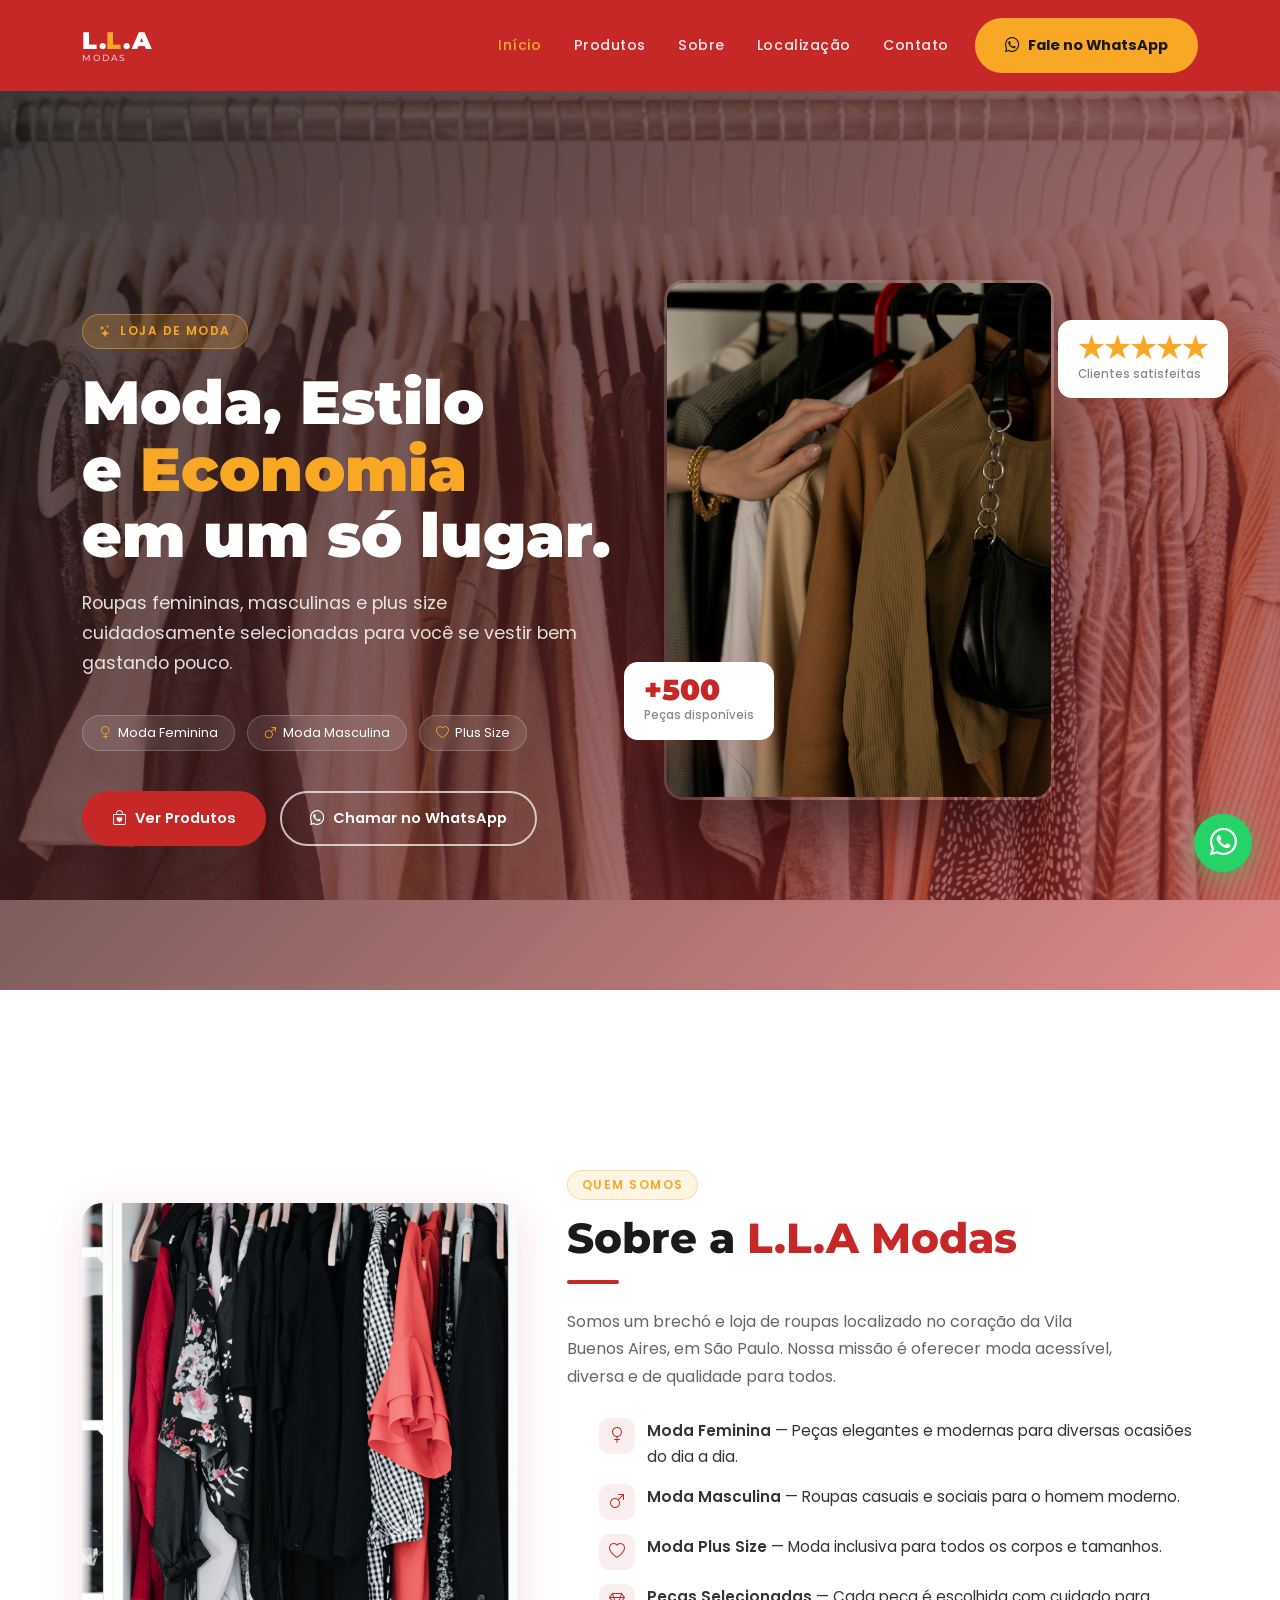
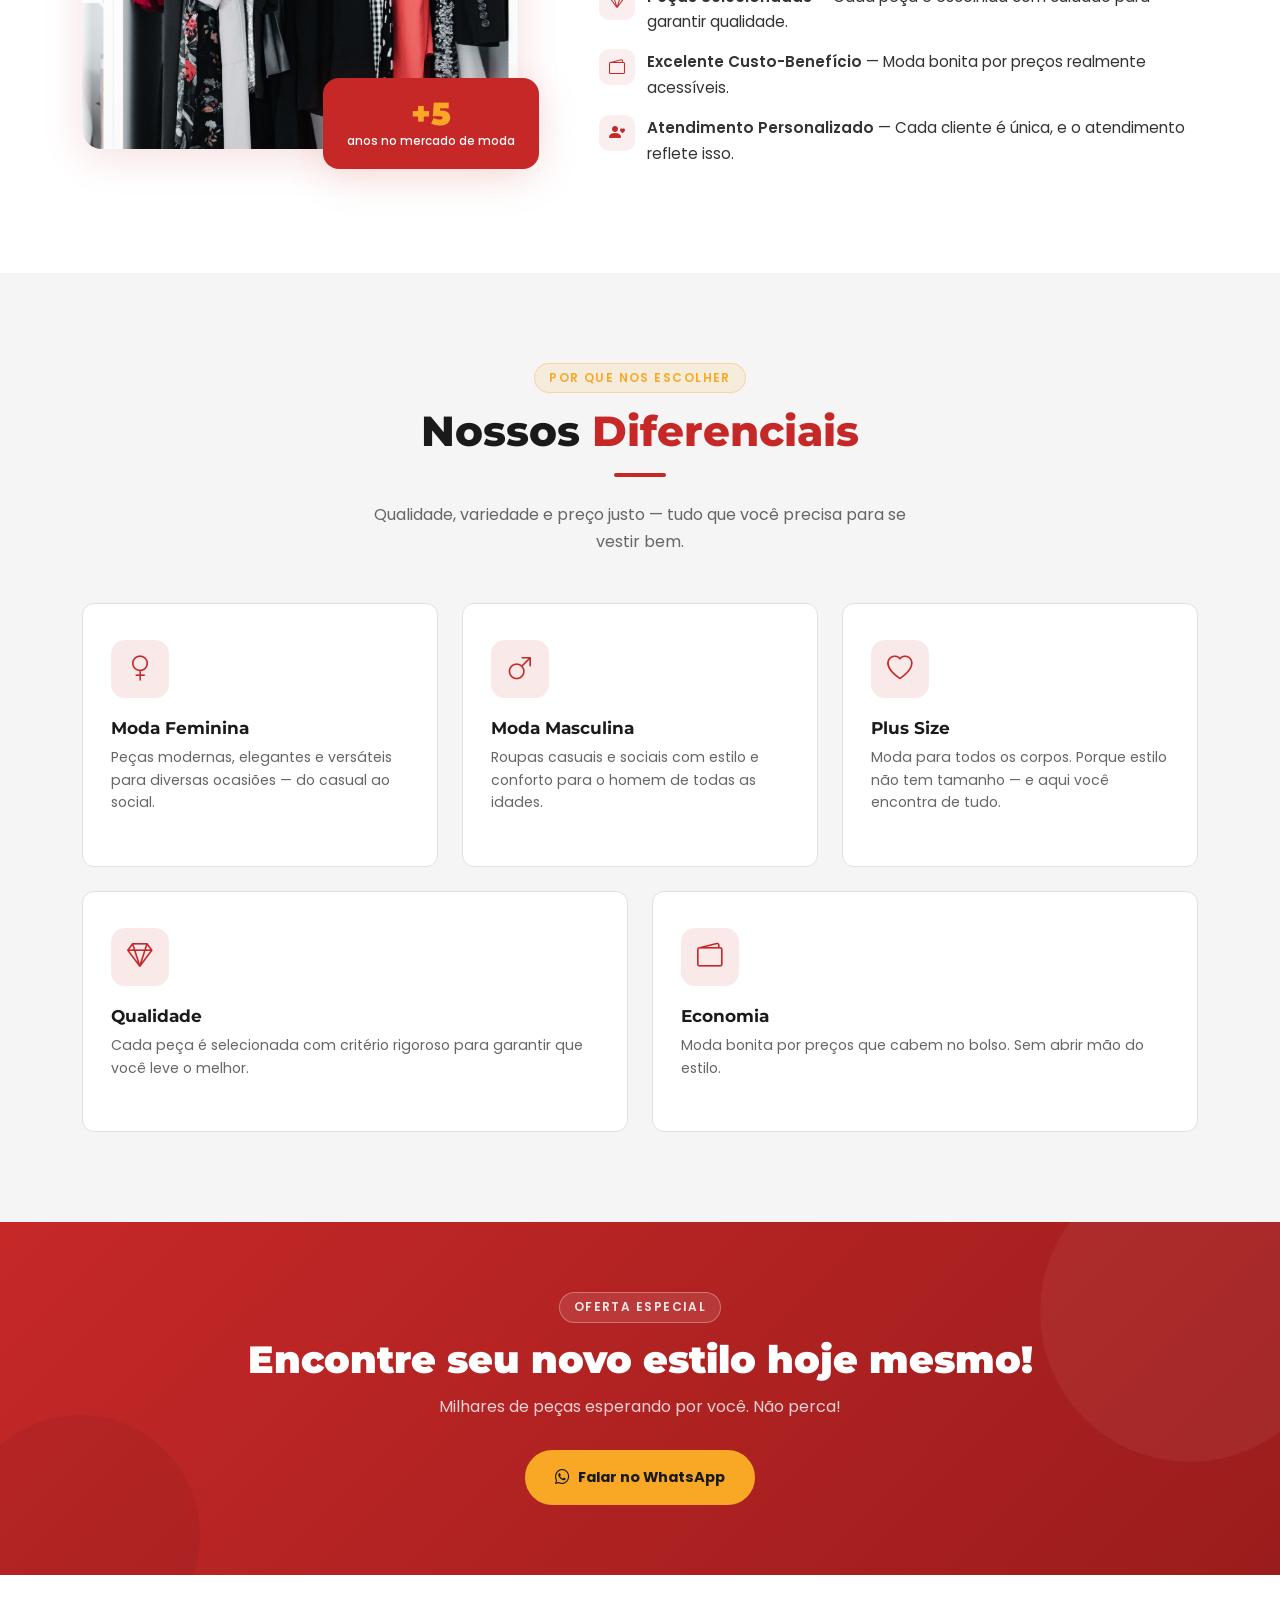
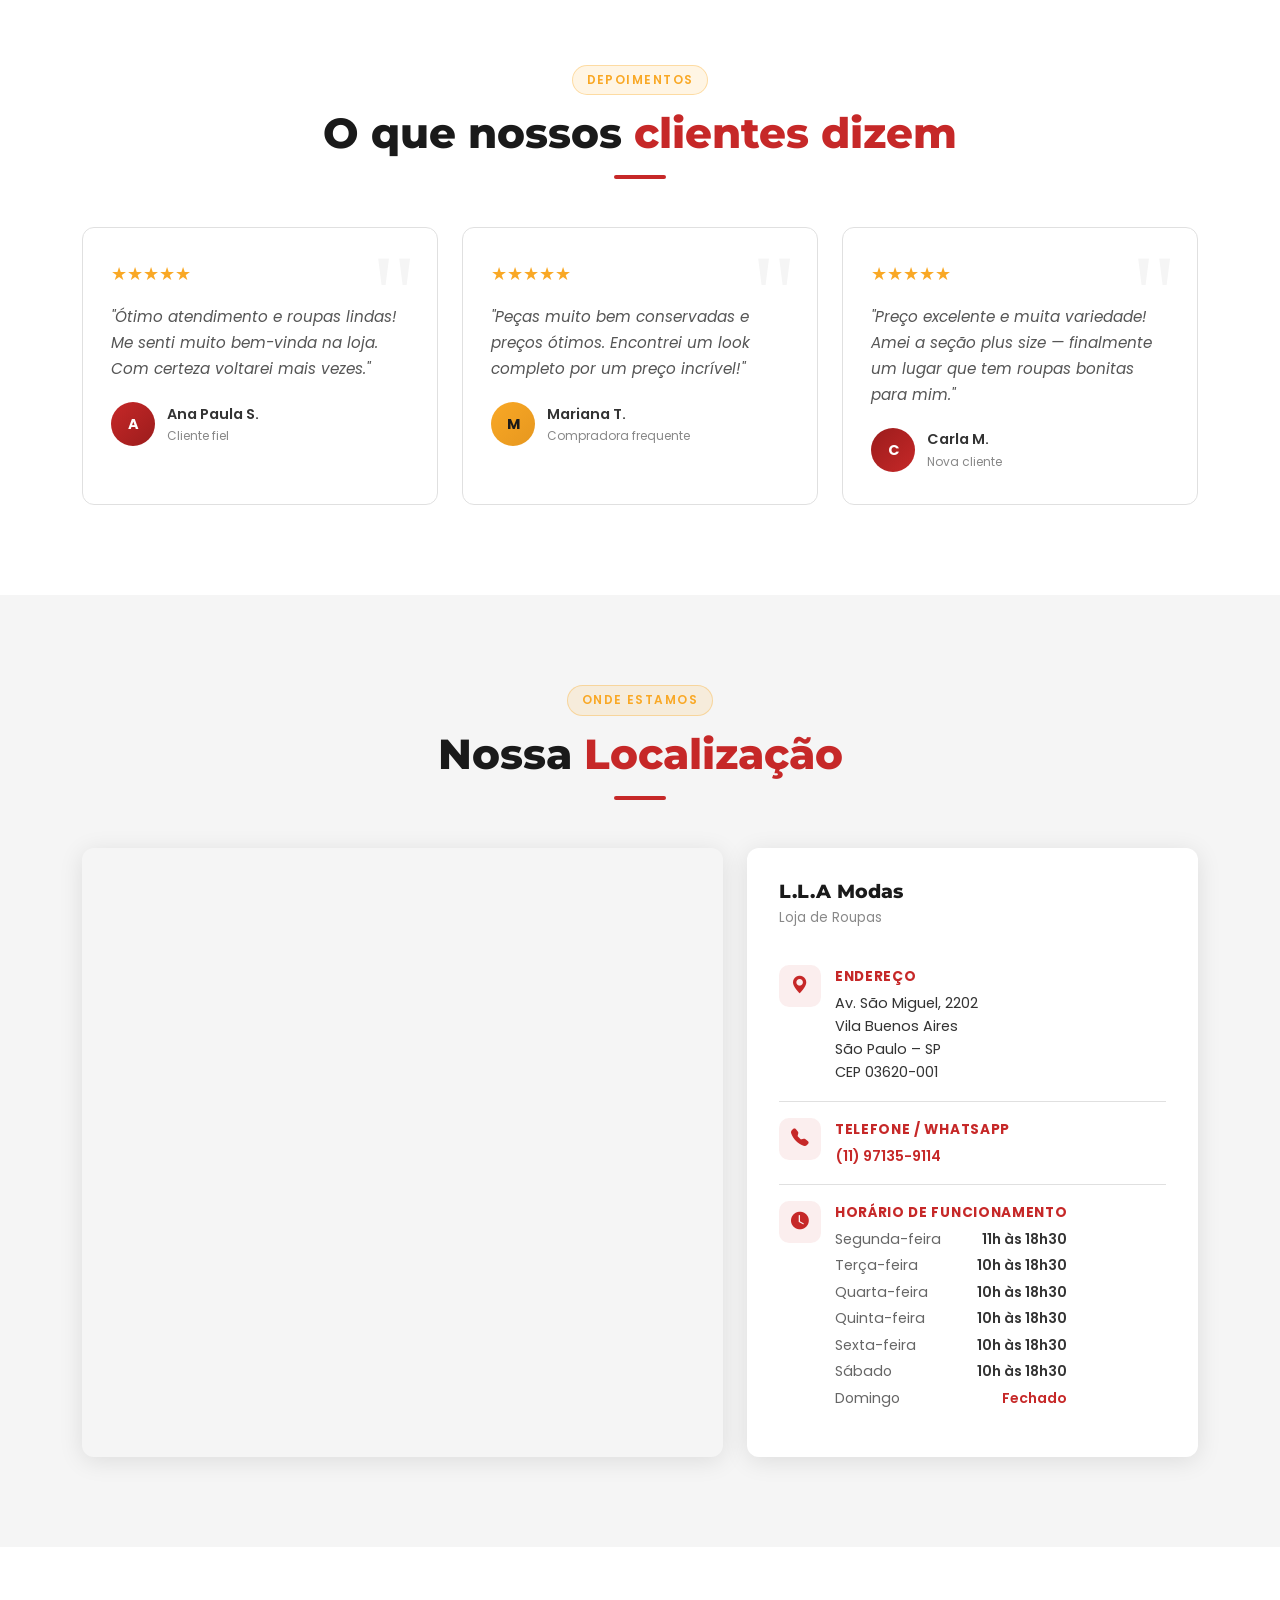
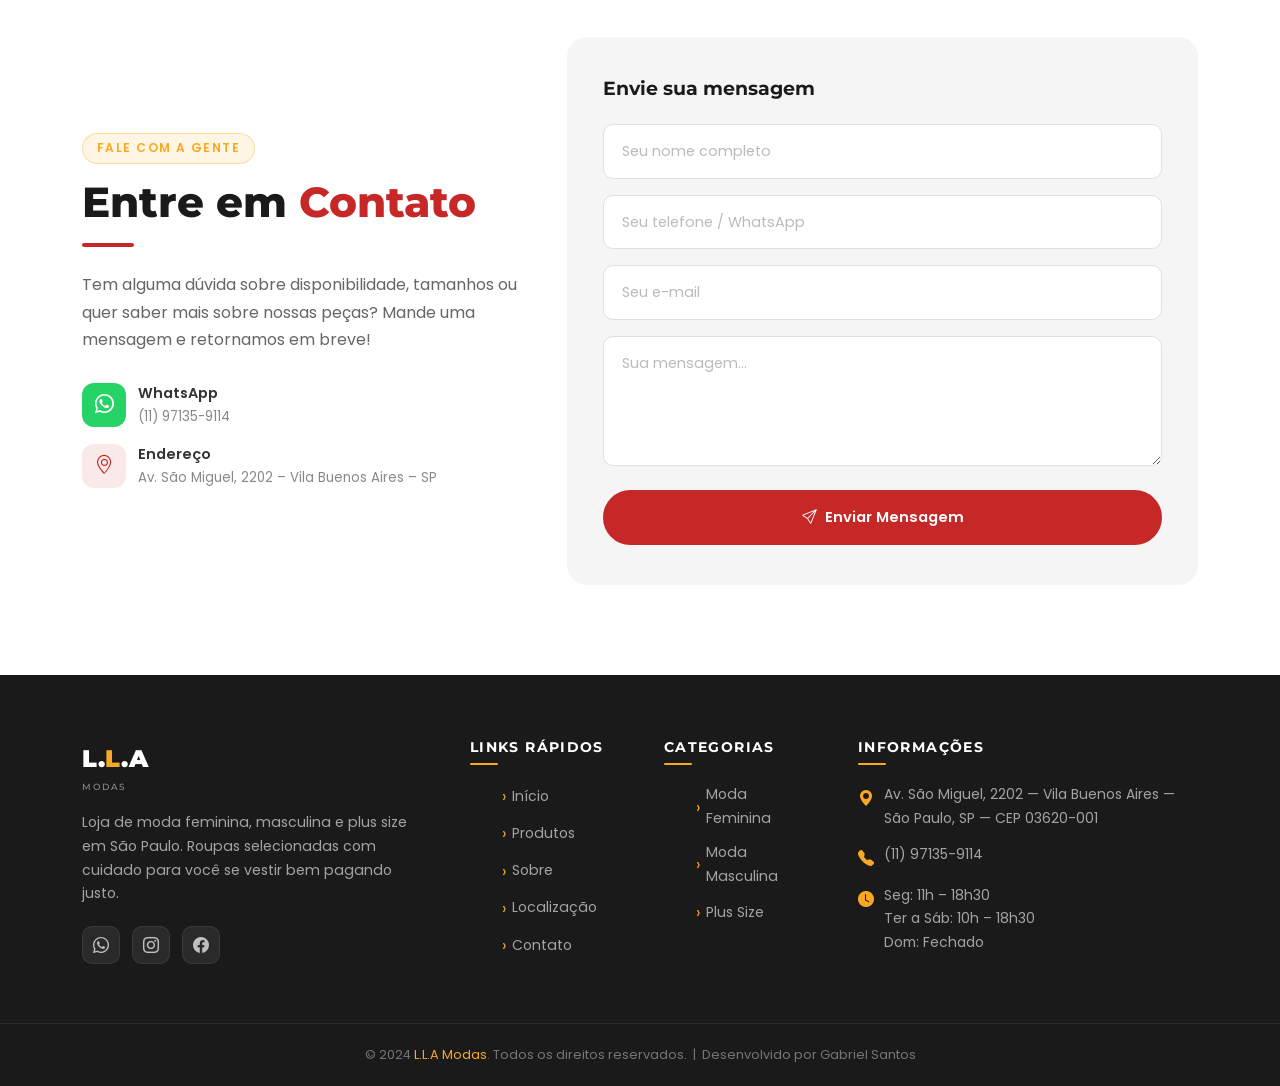
==== commit 94622e4c: "update index" ====
--- a/index.html
+++ b/index.html
@@ -247,7 +247,7 @@
           </div>
         </div>
 
-        <div class="col-sm-6 col-lg-4" data-aos="fade-up" data-aos-delay="240">
+        <div class="col-sm-6 col-lg-6" data-aos="fade-up" data-aos-delay="240">
           <div class="diferencial-card">
             <div class="icon-box"><i class="bi bi-gem"></i></div>
             <h4>Qualidade</h4>
@@ -255,7 +255,7 @@
           </div>
         </div>
 
-        <div class="col-sm-6 col-lg-4" data-aos="fade-up" data-aos-delay="320">
+        <div class="col-sm-12 col-lg-6" data-aos="fade-up" data-aos-delay="320">
           <div class="diferencial-card">
             <div class="icon-box"><i class="bi bi-wallet2"></i></div>
             <h4>Economia</h4>
@@ -263,14 +263,7 @@
           </div>
         </div>
 
-        <div class="col-sm-6 col-lg-4" data-aos="fade-up" data-aos-delay="400">
-          <div class="diferencial-card">
-            <div class="icon-box"><i class="bi bi-recycle"></i></div>
-            <h4>Moda Sustentável</h4>
-            <p>Comprar em brechó ajuda o meio ambiente e incentiva o consumo consciente. Moda com propósito.</p>
-          </div>
-        </div>
-
+  
       </div>
     </div>
   </section>
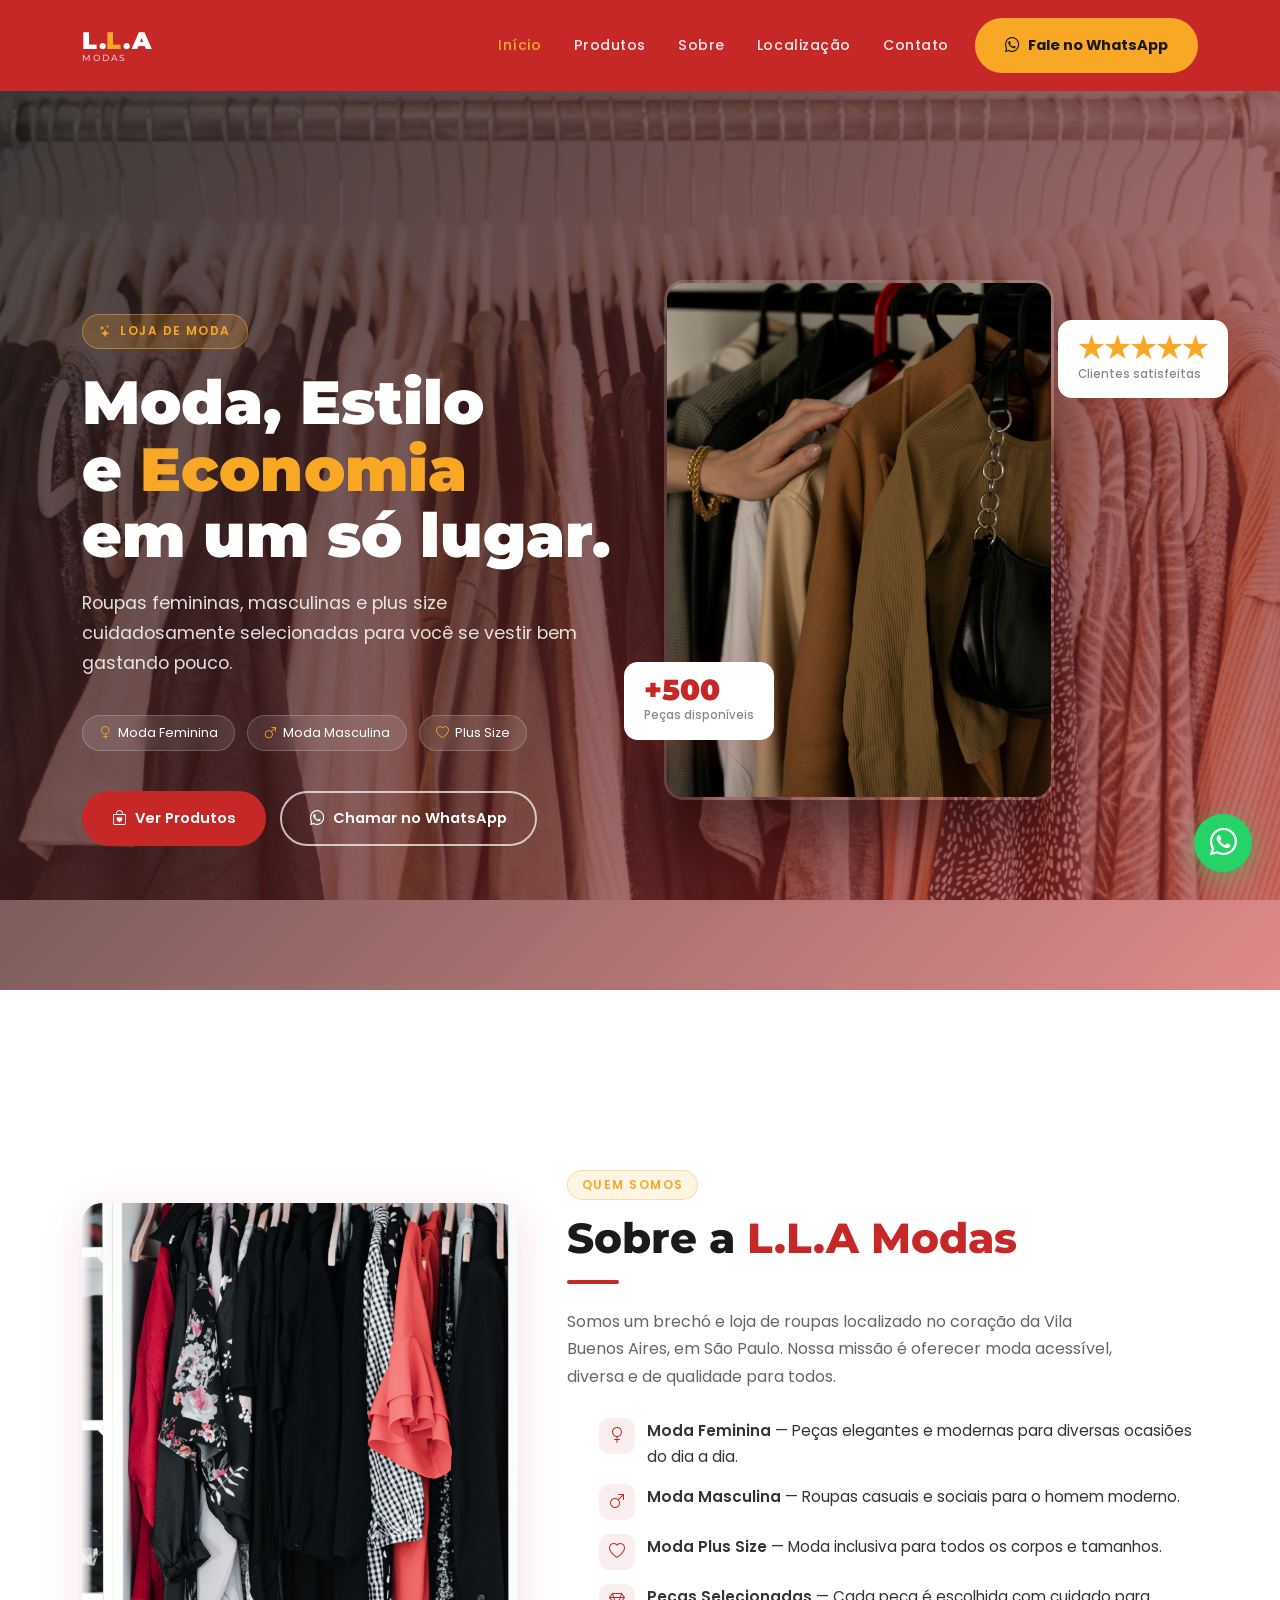
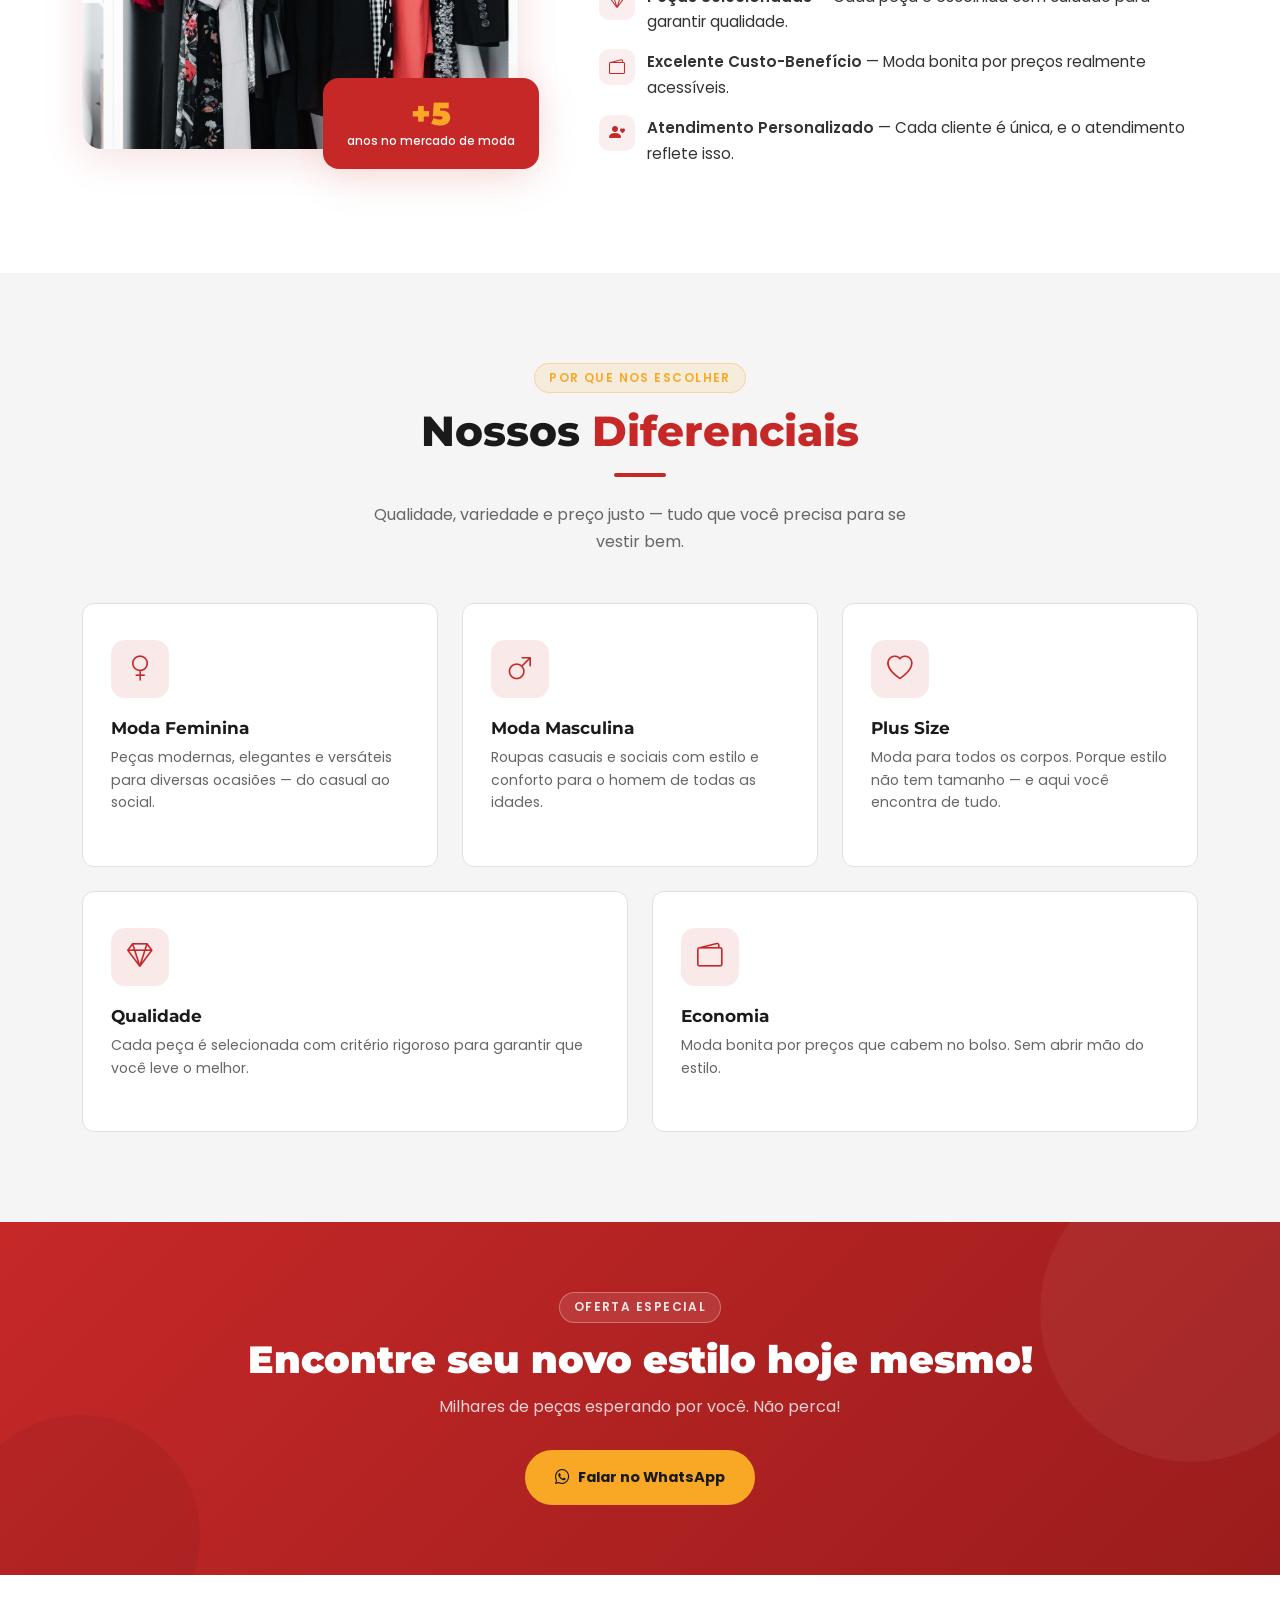
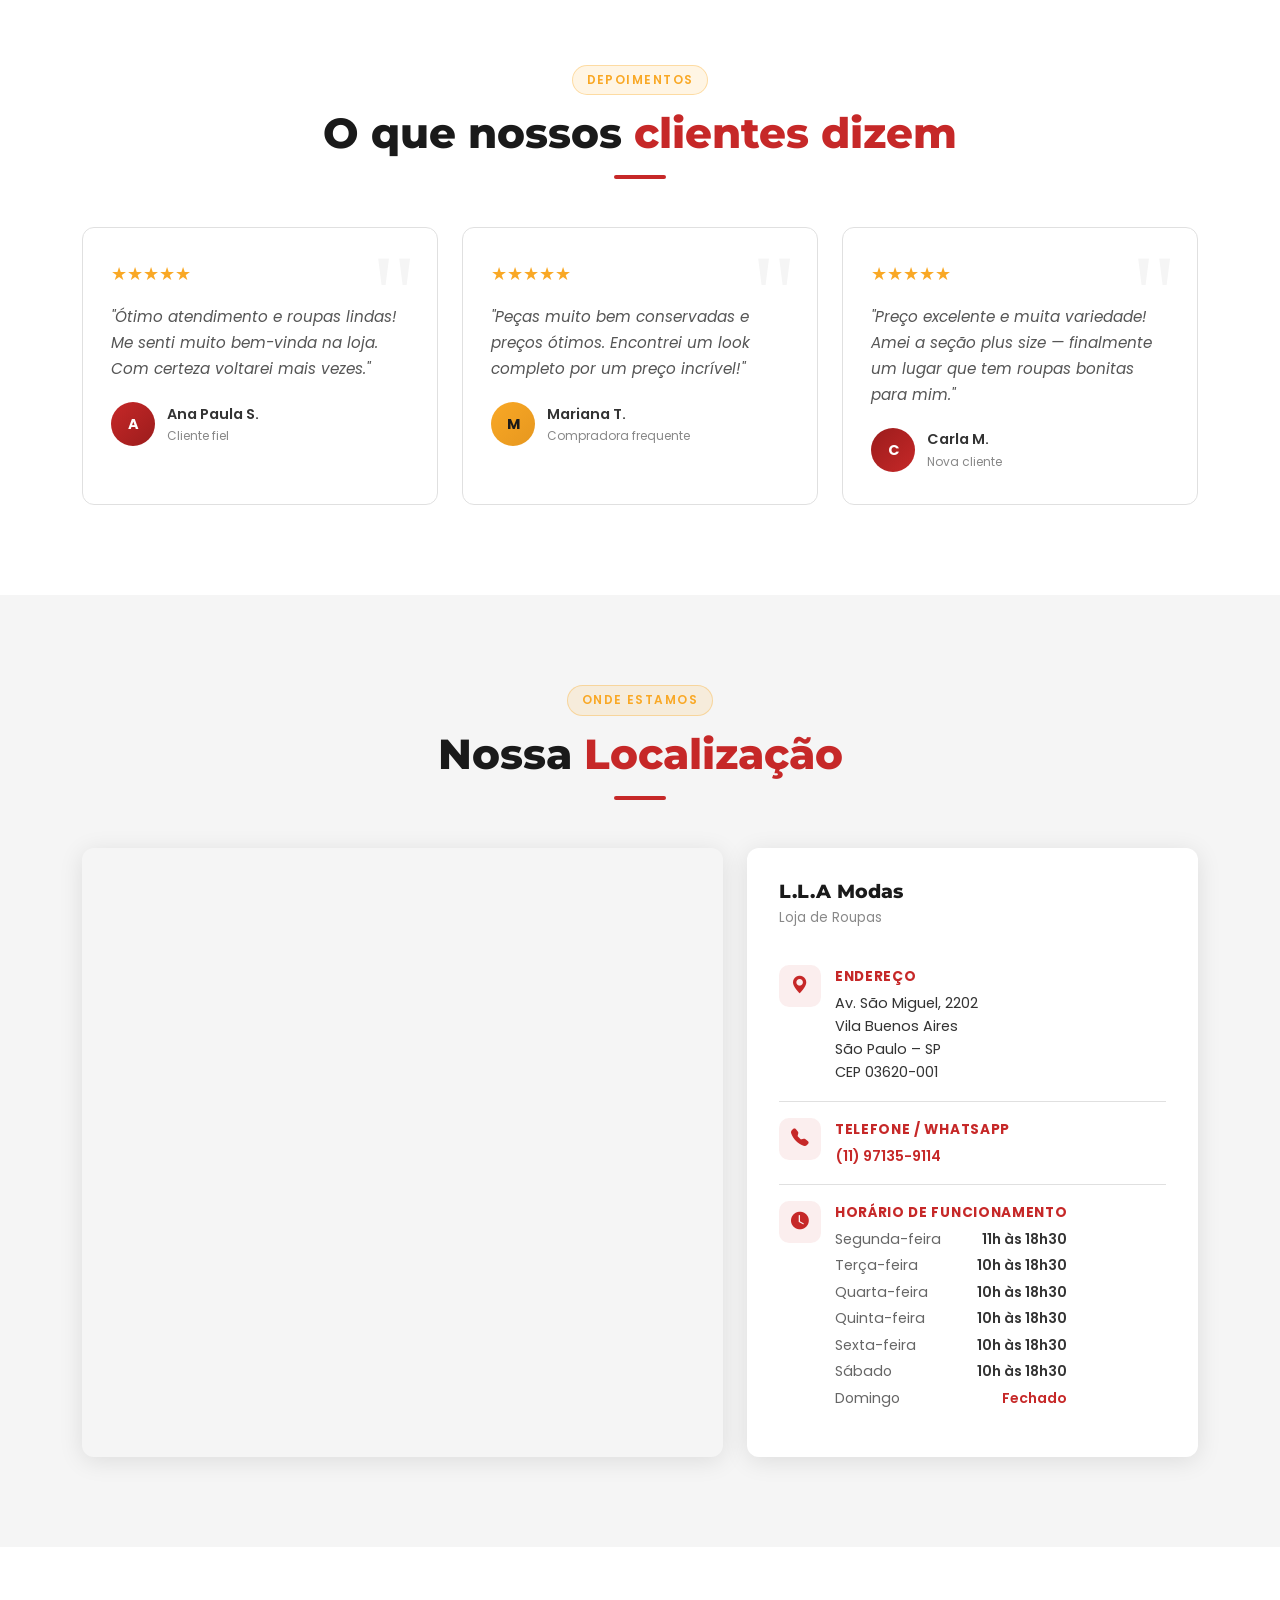
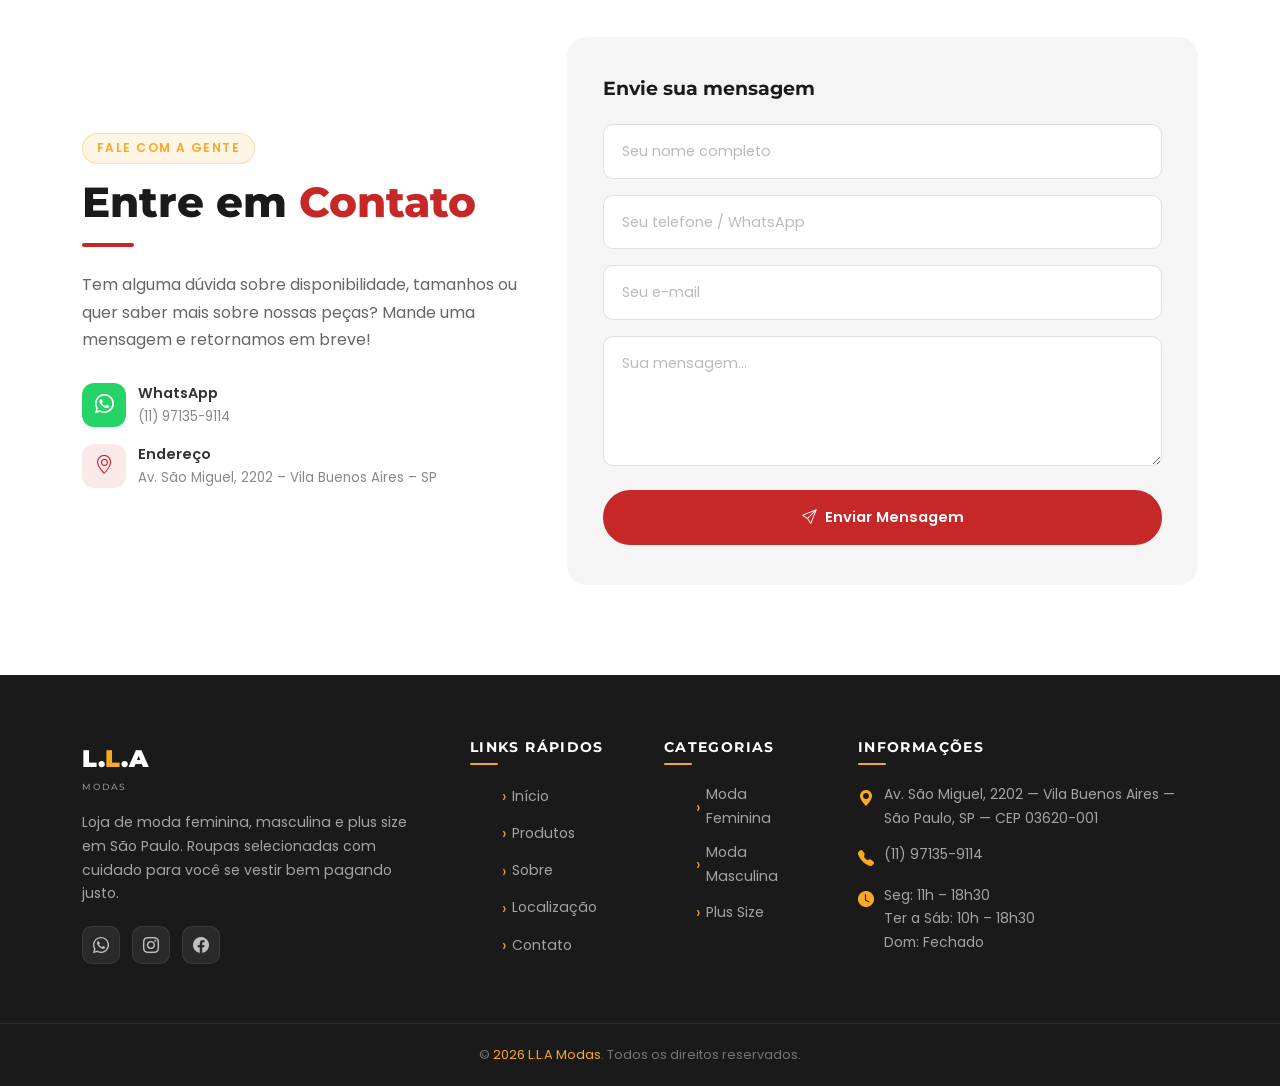
==== commit 5698dd42: "update files" ====
--- a/index.html
+++ b/index.html
@@ -553,11 +553,10 @@
     </div>
 
     <div class="footer-bottom">
-      <div class="container">
-        © 2024 <span>L.L.A Modas</span>. Todos os direitos reservados.
-        &nbsp;|&nbsp; Desenvolvido por Gabriel Santos
-      </div>
-    </div>
+  <div class="container">
+    © <span class="footer-year"></span> <span>L.L.A Modas</span>. Todos os direitos reservados.
+  </div>
+</div>
   </footer>
 
   <!-- ============================================================
--- a/css/style.css
+++ b/css/style.css
@@ -24,8 +24,17 @@
   --shadow-lg: 0 8px 40px rgba(198,40,40,.15);
   --radius: 12px;
 }
-
+z
 *, *::before, *::after { box-sizing: border-box; margin: 0; padding: 0; }
+
+html, body {
+  overflow-x: hidden;
+  max-width: 100%;
+}
+
+* {
+  box-sizing: border-box;
+}
 
 html { scroll-behavior: smooth; }
 
@@ -228,11 +237,34 @@
 /*  HERO  */
 #hero {
   min-height: 100vh;
+  min-height: 100dvh; 
   position: relative;
   display: flex;
   align-items: center;
   background: url('../img/hero.jpg') center center / cover no-repeat fixed;
   overflow: hidden;
+}
+
+
+@media (max-width: 991px) {
+  #hero {
+    background-attachment: scroll;
+    background-size: cover;
+    background-position: center center;
+  }
+}
+
+@media (max-width: 991px) {
+  #hero .container {
+    padding-left: 20px;
+    padding-right: 20px;
+    max-width: 100%;
+  }
+
+  .hero-content {
+    width: 100%;
+    max-width: 100%;
+  }
 }
 
 .hero-overlay {
